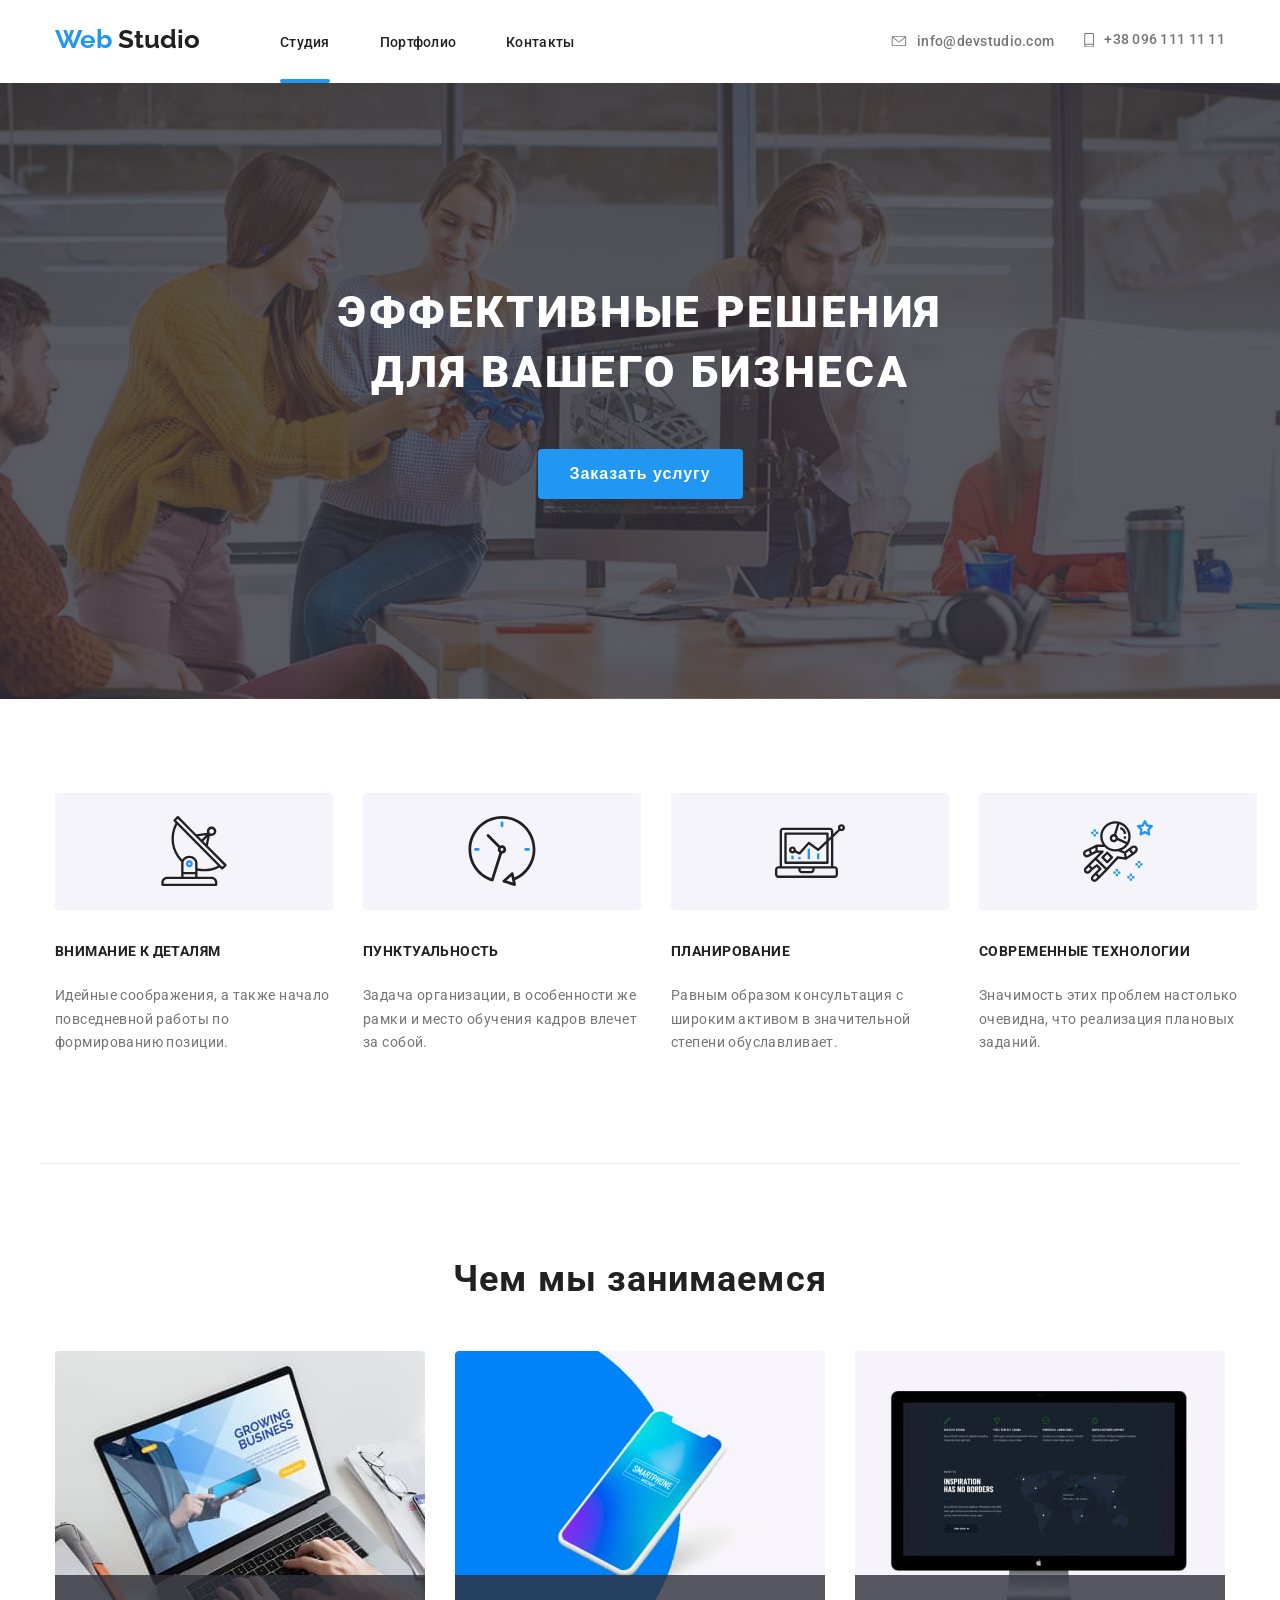
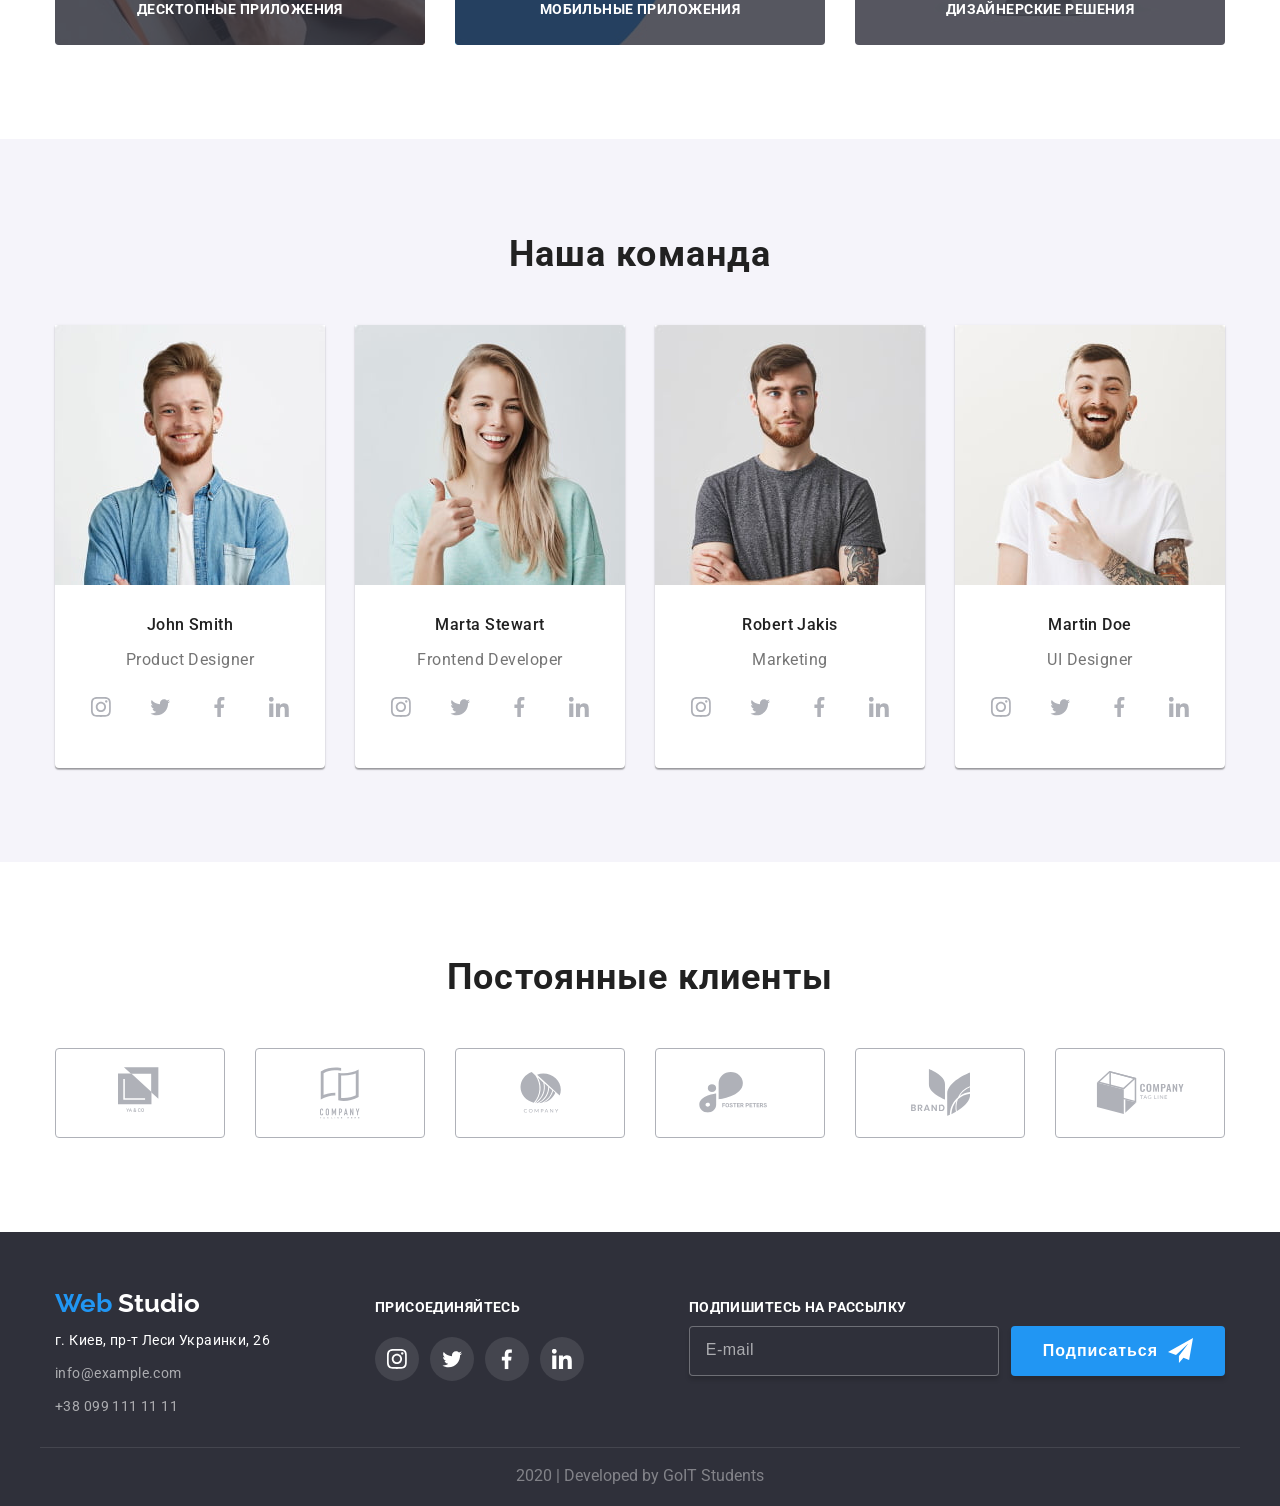
==== index.html @ 53668f30 "переносит картинки, иконки, HTML, СSS в goit-markup-hw-06 в goit-markup-hw-07" ====
<!DOCTYPE html>
<html lang="ru">
  <head>
    <meta charset="UTF-8" />
    <meta name="viewport" content="width=device-width, initial-scale=1.0" />
    <link
      href="https://fonts.googleapis.com/css2?family=Raleway:wght@700&family=Roboto:wght@400;500;700;900&display=swap"
      rel="stylesheet"
    />
    <link rel="stylesheet" href="./css/main.css" />
    <title>Web studio</title>
  </head>
  <body>
    <!-- Шапка основной страницы -->
    <header class="header">
      <div class="nav-container">
        <nav class="nav">
          <a href="./index.html" class="logo"
            ><span class="logo-blue">Web</span>
            <span class="logo-black">Studio</span></a
          >

          <ul class="site-nav ut-list">
            <li class="item">
              <a href="./index.html" class="nav-link link-accent active"
                >Студия</a
              >
            </li>
            <li class="item">
              <a href="./portflio.html" class="nav-link link-accent"
                >Портфолио</a
              >
            </li>
            <li class="item">
              <a href="" class="nav-link link-accent">Контакты</a>
            </li>
          </ul>
        </nav>
        <ul class="contact ut-list">
          <li class="item">
            <a href="mailto:info@devstudio.com" class="contact-link link-accent"
              ><svg class="icon-envelope" width="16" height="10.8">
                <use href="./images-web-studio/sprite.svg#icon-envelope"></use>
              </svg>
              <span>info@devstudio.com</span></a
            >
          </li>
          <li class="item">
            <a href="tel:+380961111111" class="contact-link link-accent"
              ><svg class="icon-smartphone" width="10" height="14.47">
                <use
                  href="./images-web-studio/sprite.svg#icon-smartphone"
                ></use>
              </svg>
              <span>+38 096 111 11 11</span></a
            >
          </li>
        </ul>
      </div>
    </header>

    <!-- Основной контейнер -->
    <main>
      <!-- Секция Герой -->
      <section class="hero-scn">
        <h1 class="hero-title">эффективные решения для вашего бизнеса</h1>
        <button class="button" data-open-modal>Заказать услугу</button>
      </section>

      <!-- Секция преимущества -->
      <section class="advantages">
        <h2 class="main-title in-hide">Преимущества</h2>
        <ul class="advant-items ut-list container">
          <li class="item">
            <h3 class="advantages-title">Внимание к деталям</h3>
            <p class="advantages-description">
              Идейные соображения, а также начало повседневной работы по
              формированию позиции.
            </p>
          </li>
          <li class="item">
            <h3 class="advantages-title">Пунктуальность</h3>
            <p class="advantages-description">
              Задача организации, в особенности же рамки и место обучения кадров
              влечет за собой.
            </p>
          </li>
          <li class="item">
            <h3 class="advantages-title">Планирование</h3>
            <p class="advantages-description">
              Равным образом консультация с широким активом в значительной
              степени обуславливает.
            </p>
          </li>
          <li class="item">
            <h3 class="advantages-title">Современные технологии</h3>
            <p class="advantages-description">
              Значимость этих проблем настолько очевидна, что реализация
              плановых заданий.
            </p>
          </li>
        </ul>
      </section>

      <!-- Секция занятий -->
      <section class="occupations">
        <h2 class="main-title">Чем мы занимаемся</h2>
        <ul class="occupations-list ut-list container">
          <li class="item">
            <a href="" class="ut-link"></a>
              <img
                src="./images-web-studio/Десктопные-приложения.jpg"
                alt="ноутбук на столе"
                width="370"
                height="294"
              />
              <h3 class="occupations-items__caption">Десктопные приложения</h3>
            </a>
          </li>
          <li class="item">
            <a href="" class="ut-link">
              <img
                src="./images-web-studio/Мобильные-приложения.jpg"
                alt="смартфон"
                width="370"
                height="294"
              />
              <h3 class="occupations-items__caption">Мобильные приложения</h3>
            </a>
          </li>
          <li class="item">
            <a href="" class="ut-link">
              <img
                src="./images-web-studio/Дизайнерские-решения.jpg"
                alt="моноблок"
                width="370"
                height="294"
              />
              <h3 class="occupations-items__caption">Дизайнерские решения</h3>
            </a>
          </li>
        </ul>
      </section>

      <!-- Наша команда -->
      <section class="our-team">
        <h2 class="main-title">Наша команда</h2>
        <ul class="item-cards ut-list container">
          <li class="item">
            <img
              src="./images-web-studio/John-Smith.jpg"
              alt="фото Джона Смита"
              width="270"
              height="260"
            />
            <h3 class="card-title">John Smith</h3>
            <p class="position">Product Designer</p>
            <ul class="social-networks ut-list">
              <li>
                <a href="" class="icon" aria-label="Instagram">
                  <svg class="instagram" width="44" height="44">
                    <use
                      href="./images-web-studio/sprite.svg#icon-Instagram"
                      width="20"
                      height="20"
                      x="27%"
                      y="27%"
                    ></use>
                  </svg>
                </a>
              </li>
              <li>
                <a href="" class="icon" aria-label="Twitter">
                  <svg class="twitter" width="44" height="44">
                    <use
                      href="./images-web-studio/sprite.svg#icon-twitter"
                      width="20"
                      height="20"
                      x="28%"
                      y="28%"
                    ></use>
                  </svg>
                </a>
              </li>
              <li>
                <a href="" class="icon" aria-label="Facebook">
                  <svg class="facebook" width="44" height="44">
                    <use
                      href="./images-web-studio/sprite.svg#icon-facebook"
                      width="20"
                      height="20"
                      x="27%"
                      y="27%"
                    ></use>
                  </svg>
                </a>
              </li>
              <li>
                <a href="" class="icon" aria-label="LinkedIn">
                  <svg class="Linkedin" width="44" height="44">
                    <use
                      href="./images-web-studio/sprite.svg#icon-LinkedIn"
                      width="20"
                      height="20"
                      x="27%"
                      y="27%"
                    ></use>
                  </svg>
                </a>
              </li>
            </ul>
          </li>
          <li class="item">
            <img
              src="./images-web-studio/Marta-Stewart.jpg"
              alt="фото Марты Стюарт"
              width="270"
              height="260"
            />
            <h3 class="card-title">Marta Stewart</h3>
            <p class="position">Frontend Developer</p>
            <ul class="social-networks ut-list">
              <li>
                <a href="" class="icon" aria-label="Instagram">
                  <svg class="instagram" width="44" height="44">
                    <use
                      href="./images-web-studio/sprite.svg#icon-Instagram"
                      width="20"
                      height="20"
                      x="27%"
                      y="27%"
                    ></use>
                  </svg>
                </a>
              </li>
              <li>
                <a href="" class="icon" aria-label="Twitter">
                  <svg class="twitter" width="44" height="44">
                    <use
                      href="./images-web-studio/sprite.svg#icon-twitter"
                      width="20"
                      height="20"
                      x="28%"
                      y="28%"
                    ></use>
                  </svg>
                </a>
              </li>
              <li>
                <a href="" class="icon" aria-label="Facebook">
                  <svg class="facebook" width="44" height="44">
                    <use
                      href="./images-web-studio/sprite.svg#icon-facebook"
                      width="20"
                      height="20"
                      x="27%"
                      y="27%"
                    ></use>
                  </svg>
                </a>
              </li>
              <li>
                <a href="" class="icon" aria-label="LinkedIn">
                  <svg class="Linkedin" width="44" height="44">
                    <use
                      href="./images-web-studio/sprite.svg#icon-LinkedIn"
                      width="20"
                      height="20"
                      x="27%"
                      y="27%"
                    ></use>
                  </svg>
                </a>
              </li>
            </ul>
          </li>

          <li class="item">
            <img
              src="./images-web-studio/Robert-Jakis.jpg"
              alt="фото Роберта Джекиса"
              width="270"
              height="260"
            />
            <h3 class="card-title">Robert Jakis</h3>
            <p class="position">Marketing</p>
            <ul class="social-networks ut-list">
              <li>
                <a href="" class="icon" aria-label="Instagram">
                  <svg class="instagram" width="44" height="44">
                    <use
                      href="./images-web-studio/sprite.svg#icon-Instagram"
                      width="20"
                      height="20"
                      x="27%"
                      y="27%"
                    ></use>
                  </svg>
                </a>
              </li>
              <li>
                <a href="" class="icon" aria-label="Twitter">
                  <svg class="twitter" width="44" height="44">
                    <use
                      href="./images-web-studio/sprite.svg#icon-twitter"
                      width="20"
                      height="20"
                      x="28%"
                      y="28%"
                    ></use>
                  </svg>
                </a>
              </li>
              <li>
                <a href="" class="icon" aria-label="Facebook">
                  <svg class="facebook" width="44" height="44">
                    <use
                      href="./images-web-studio/sprite.svg#icon-facebook"
                      width="20"
                      height="20"
                      x="27%"
                      y="27%"
                    ></use>
                  </svg>
                </a>
              </li>
              <li>
                <a href="" class="icon" aria-label="LinkedIn">
                  <svg class="Linkedin" width="44" height="44">
                    <use
                      href="./images-web-studio/sprite.svg#icon-LinkedIn"
                      width="20"
                      height="20"
                      x="27%"
                      y="27%"
                    ></use>
                  </svg>
                </a>
              </li>
            </ul>
          </li>
          <li class="item">
            <img
              src="./images-web-studio/Martin-Doe.jpg"
              alt="фото Мартина Ду"
              width="270"
              height="260"
            />
            <h3 class="card-title">Martin Doe</h3>
            <p class="position">UI Designer</p>
            <ul class="social-networks ut-list">
              <li>
                <a href="" class="icon" aria-label="Instagram">
                  <svg class="instagram" width="44" height="44">
                    <use
                      href="./images-web-studio/sprite.svg#icon-Instagram"
                      width="20"
                      height="20"
                      x="27%"
                      y="27%"
                    ></use>
                  </svg>
                </a>
              </li>
              <li>
                <a href="" class="icon" aria-label="Twitter">
                  <svg class="twitter" width="44" height="44">
                    <use
                      href="./images-web-studio/sprite.svg#icon-twitter"
                      width="20"
                      height="20"
                      x="28%"
                      y="28%"
                    ></use>
                  </svg>
                </a>
              </li>
              <li>
                <a href="" class="icon" aria-label="Facebook">
                  <svg class="facebook" width="44" height="44">
                    <use
                      href="./images-web-studio/sprite.svg#icon-facebook"
                      width="20"
                      height="20"
                      x="27%"
                      y="27%"
                    ></use>
                  </svg>
                </a>
              </li>
              <li>
                <a href="" class="icon" aria-label="LinkedIn">
                  <svg class="Linkedin" width="44" height="44">
                    <use
                      href="./images-web-studio/sprite.svg#icon-LinkedIn"
                      width="20"
                      height="20"
                      x="27%"
                      y="27%"
                    ></use>
                  </svg>
                </a>
              </li>
            </ul>
          </li>
        </ul>
      </section>

      <!-- Секция постоянные клиенты -->
      <section class="clients">
        <h2 class="main-title">Постоянные клиенты</h2>
        <ul class="clients-list ut-list container">
          <li class="client-item">
            <a href="" aria-label="Логотип компании 1" class="client-link">
              <div class="logo-wrap">
                <svg class="clients-logo" width="44.3" height="47.7">
                  <use
                    href="./images-web-studio/sprite.svg#icon-logo-1"
                    width="44.3"
                    height="47.7"
                  ></use>
                </svg>
              </div>
            </a>
          </li>
          <li class="client-item">
            <a href="" aria-label="Логотип компании 2" class="client-link">
              <svg class="clients-logo" width="40" height="52">
                <use href="./images-web-studio/sprite.svg#icon-logo-2"></use>
              </svg>
            </a>
          </li>
          <li class="client-item">
            <a href="" aria-label="Логотип компании 3" class="client-link">
              <svg class="clients-logo" width="41" height="41.3">
                <use href="./images-web-studio/sprite.svg#icon-logo-3"></use>
              </svg>
            </a>
          </li>
          <li class="client-item">
            <a href="" aria-label="Логотип компании 4" class="client-link">
              <svg class="clients-logo" width="82" height="40.7">
                <use href="./images-web-studio/sprite.svg#icon-logo-4"></use>
              </svg>
            </a>
          </li>
          <li class="client-item">
            <a href="" aria-label="Логотип компании 5" class="client-link">
              <svg class="clients-logo" width="59" height="47">
                <use href="./images-web-studio/sprite.svg#icon-logo-5"></use>
              </svg>
            </a>
          </li>
          <li class="client-item">
            <a href="" aria-label="Логотип компании 6" class="client-link">
              <svg class="clients-logo" width="88.5" height="44">
                <use href="./images-web-studio/sprite.svg#icon-logo-6"></use>
              </svg>
            </a>
          </li>
        </ul>
      </section>
    </main>

    <!-- Подвал -->
    <footer class="footer">
      <div class="footer-container">
        <div class="footer-contacts-cntr">
          <a href="./index.html" class="logo"
            ><span class="logo-blue">Web</span>
            <span class="logo-white">Studio</span></a
          >
          <address class="footer-contacts">
            <p class="footer-address">г. Киев, пр-т Леси Украинки, 26</p>
            <p class="footer-mail">info@example.com</p>
            <p class="footer-number">+38 099 111 11 11</p>
          </address>
        </div>
        <div class="footer-call-container">
          <b class="footer-call">присоединяйтесь</b>
          <ul class="footer-social-networks ut-list">
            <li>
              <a href="" class="icon" aria-label="Instagram">
                <svg class="instagram" width="44" height="44">
                  <use
                    href="./images-web-studio/sprite.svg#icon-Instagram"
                    width="20"
                    height="20"
                    x="27%"
                    y="27%"
                  ></use>
                </svg>
              </a>
            </li>
            <li>
              <a href="" class="icon" aria-label="Twitter">
                <svg class="twitter" width="44" height="44">
                  <use
                    href="./images-web-studio/sprite.svg#icon-twitter"
                    width="20"
                    height="20"
                    x="28%"
                    y="28%"
                  ></use>
                </svg>
              </a>
            </li>
            <li>
              <a href="" class="icon" aria-label="Facebook">
                <svg class="facebook" width="44" height="44">
                  <use
                    href="./images-web-studio/sprite.svg#icon-facebook"
                    width="20"
                    height="20"
                    x="28%"
                    y="28%"
                  ></use>
                </svg>
              </a>
            </li>
            <li>
              <a href="" class="icon" aria-label="LinkedIn">
                <svg class="Linkedin" width="44" height="44">
                  <use
                    href="./images-web-studio/sprite.svg#icon-LinkedIn"
                    width="20"
                    height="20"
                    x="27%"
                    y="27%"
                  ></use>
                </svg>
              </a>
            </li>
          </ul>
        </div>
        <div class="mailling-container">
          <label class="mailling-label" for="mailling-form">Подпишитесь на рассылку</label>
          <div class="mailling-form-wrap">
            <input class="mailling-form" type="email" name="email" id="mailling-form" placeholder="E-mail">
            <button class="mailling-button">
              Подписаться
              <svg class="icon-send" width="25" height="25">
                <use href="./images-web-studio/sprite.svg#icon-send"></use>
              </svg>
            </button>
          </div>
        </div>
      </div>
      <div class="copyrights-container">
        <p class="copyrights">2020 | Developed by GoIT Students</p>
      </div>
    </footer>

    <!---------------------------- Модальное окно -------------------------------------------->
    <div class="backdrop is-hidden" data-backdrop>
      <form action="" class="form">
        <b class="form-header">Оставьте свои данные, мы вам перезвоним</b>
    
        <div class="input-wrap">
          <input class="form-input" type="text" id="name" name="name" placeholder=" ">
          <label for="name" class="input-label">Имя</label>
          <svg class="icon-input" width="12" height="12">
            <use href="./images-web-studio/sprite.svg#icon-name"></use>
          </svg>
        </div>
    
        <div class="input-wrap">
          <input class="form-input" type="text" id="tel" name="tel" placeholder=" ">
          <label for="tel" class="input-label">Телефон</label>
          <svg class="icon-input" width="12" height="12">
            <use href="./images-web-studio/sprite.svg#icon-tel"></use>
          </svg>
        </div>
    
        <div class="input-wrap">
          <input class="form-input" type="text" id="mail" name="mail" placeholder=" ">
          <label for="mail" class="input-label">Почта</label>
          <svg class="icon-input" width="12" height="12">
            <use href="./images-web-studio/sprite.svg#icon-mail"></use>
          </svg>
        </div>
    
        <textarea class="feedback" name="feedback" id="feedback" cols="30" rows="10" placeholder="Комметарий"></textarea>
    
        <div class="form-agreement">
          <label for="agreement">
            <input class="checkbox" type="checkbox" name="agreement" id="agreement">
            <svg class="checkbox-icon" width="15" height="15">
              <use href="./images-web-studio/sprite.svg#icon-chekbox"></use>
            </svg>
            Согласен с рассылкой и принимаю  <a href=""> Условия договора</a></label>
        </div>
    
        <button type="submit" class="form-button">Отправить</button>
    
        <button type="" class="closing-button" data-close-modal>
          <svg class="closing-icon" width="11" height="11">
            <use href="./images-web-studio/sprite.svg#closing-icon"></use>
          </svg>
        </button>
      </form>
    </div>
    <!-- <script src="./js/modal.js"></script> -->
    <script>
      const refs = {
        openModalBtn: document.querySelector("[data-open-modal]"),
        closeModalBtn: document.querySelector("[data-close-modal]"),
        backdrop: document.querySelector("[data-backdrop]"),
      };

      refs.openModalBtn.addEventListener("click", toggleModal);
      refs.closeModalBtn.addEventListener("click", toggleModal);

      refs.backdrop.addEventListener("click", logBackdropClick);

      function toggleModal() {
        refs.backdrop.classList.toggle("is-hidden");
      }

      function logBackdropClick() {
        console.log("Это клик в бекдроп");
      }
    </script>
  </body>
</html>
---- css/main.css ----
/* Палитра цветов */
/* цвет основного текста - #757575 */
/* вторичный цвет текста - #212121 */
/* цвет текста подвала вторичный - rgba(255, 255, 255, 0.6) */
/* цвет акцента - #2196F3 */

/* основной цвет фона - #ffffff*/
/* вторичный цвет фона - #F5F4FA */
/* цвет подвала - #2F303A */

:root {
  --main-text-color: #757575;
  --title-text-color: #212121;
  --accent-color: #2196f3;
  --main-white-color: #ffffff;
  --main-bcg-color: #e5e5e5;
  --secondary-bcg-color: #f5f4fa;
  --footer-bgc-color: #2f303a;
  --footer-text-color: rgba(255, 255, 255, 0.6);
  --footer-copyright-color: rgba(255, 255, 255, 0.4);
  --main-icon-color: #afb1b8;
  --footer-bg-icon-color: rgba(255, 255, 255, 0.1);
}

html {
  box-sizing: border-box;
}

*,
*::before,
*::after {
  box-sizing: inherit;
}

body {
  color: var(--main-text-color);
  background-color: var(--main-bcg-color);

  font-family: "Roboto", sans-serif;

  margin: 0;
}

img {
  display: block;
}
/* ------------------------- Утилиты ------------------------------- */
/* Утилитарный класс списка */
.ut-list {
  display: flex;
  margin: 0;
  padding: 0;
  list-style: none;
}

/* Утилитарный класс ссылки */
.ut-link {
  text-decoration: none;
}

/* Утилитарный класс оснавной контейнер */
.container {
  margin-left: auto;
  margin-right: auto;
  width: 1200px;
  padding-left: 15px;
  padding-right: 15px;
}

/* Утилитарный класс основный заголовков */
.main-title {
  width: 1200px;
  text-align: center;
  margin-top: 0;
  margin-bottom: 50px;
  margin-left: auto;
  margin-right: auto;
  /* background-color: brown; */

  color: var(--title-text-color);
  font-weight: 700;
  font-size: 36px;
  line-height: 1.17;
  letter-spacing: 0.03em;
}

.active::after {
  content: "";
  position: absolute;
  bottom: 0;

  display: block;
  background-color: var(--accent-color);
  border-radius: 2px;
  width: 100%;
  height: 4px;
}

.header-underline {
  border-bottom: 1px solid #ececec;
}

/* Утилита hide */
.in-hide {
  display: none;
}

/*------------------------ Шапка -------------------------*/
.header {
  margin-left: auto;
  margin-right: auto;

  background-color: var(--main-white-color);
}

.nav-container {
  display: flex;
  align-items: center;
  margin-left: auto;
  margin-right: auto;
  width: 1200px;
  padding-right: 15px;
  padding-left: 15px;
}

.nav {
  display: flex;
}

.logo {
  display: inline-block;
  padding-top: 24px;
  padding-bottom: 25px;

  text-decoration: none;
  font-family: "Raleway", sans-serif;
  font-weight: 700;
  font-size: 26px;
  line-height: 1.19;
}

.logo-blue {
  color: var(--accent-color);
}

.logo-black {
  color: var(--title-text-color);
}

.site-nav {
  margin-left: 80px;
}

.site-nav .item:not(:first-child) {
  margin-left: 50px;
}

.site-nav > .item {
  position: relative;
  padding-top: 32px;
  padding-bottom: 32px;
}

.nav-link {
  color: var(--title-text-color);
  font-weight: 500;
  font-size: 14px;
  line-height: 1.14;
  letter-spacing: 0.02em;
  text-decoration: none;

  transition: color 250ms cubic-bezier(0.4, 0, 0.2, 1);
}

.contact {
  margin-left: auto;
}

.contact-link {
  align-items: center;
  display: inline-flex;

  color: var(--main-text-color);

  font-weight: 500;
  font-size: 14px;
  line-height: 1.14;
  letter-spacing: 0.02em;
  text-decoration: none;

  transition: color 250ms cubic-bezier(0.4, 0, 0.2, 1);
}

.header .icon-smartphone,
.icon-envelope {
  margin-right: 10px;

  fill: currentColor;
}

.contact > .item + .item {
  margin-left: 30px;
}

/*----------------------- Герой --------------------------*/

.hero-scn {
  margin-left: auto;
  margin-right: auto;
  padding-top: 200px;
  padding-bottom: 200px;
  max-width: 1600px;
  background-image: linear-gradient(
      to right,
      rgba(47, 48, 58, 0.8),
      rgba(47, 48, 58, 0.8)
    ),
    url(../images-web-studio/hero-bgi.jpg);
  text-align: center;
  background-size: cover;
  background-position: center;
  background-repeat: no-repeat;
}

.hero-title {
  width: 646px;
  margin-top: 0;
  margin-right: auto;
  margin-left: auto;
  margin-bottom: 46px;

  color: var(--main-white-color);
  font-weight: 900;
  font-size: 44px;
  line-height: 1.36;
  letter-spacing: 0.06em;
  text-transform: uppercase;
}

.button {
  display: inline-block;
  min-width: 200px;
  height: 50px;
  padding: 10px 32px;
  border-radius: 4px;

  color: var(--main-white-color);
  background-color: var(--accent-color);

  border-style: none;
  font-weight: bold;
  font-size: 16px;
  line-height: 1.88;
  letter-spacing: 0.06em;
  cursor: pointer;
}

/*--------------------------- Секция преимущества -----------------------*/

.advantages {
  margin-left: auto;
  margin-right: auto;
  padding-top: 94px;

  background-color: var(--main-white-color);
}

.advantages-title {
  display: inline-flex;
  flex-direction: column;
  margin-top: 30px;
  margin-bottom: 10px;

  color: var(--title-text-color);

  font-weight: 700;
  font-size: 14px;
  line-height: 1.14;
  letter-spacing: 0.03em;
  text-transform: uppercase;
}

.advantages-description {
  font-weight: 400;
  font-size: 14px;
  line-height: 1.71;
  letter-spacing: 0.03em;
}

.advant-items {
  padding-bottom: 94px;
  border-bottom: 1px solid #ececec;
}

.advant-items > .item + .item {
  margin-left: 30px;
}

.advant-items > .item:nth-child(1)::before {
  content: "";
  display: inline-flex;
  border-radius: 4px;
  width: 278px;
  height: 117px;

  background-image: url(../images-web-studio/icons/antenna.svg);
  background-position: center;
  background-repeat: no-repeat;
  background-color: var(--secondary-bcg-color);
}
.advant-items > .item:nth-child(2)::before {
  content: "";
  display: inline-flex;
  border-radius: 4px;
  width: 278px;
  height: 117px;

  background-image: url(../images-web-studio/icons/clock.svg);
  background-position: center;
  background-repeat: no-repeat;
  background-color: var(--secondary-bcg-color);
}
.advant-items > .item:nth-child(3)::before {
  content: "";
  display: inline-flex;
  border-radius: 4px;
  width: 278px;
  height: 117px;

  background-image: url(../images-web-studio/icons/diagram.svg);
  background-position: center;
  background-repeat: no-repeat;
  background-color: var(--secondary-bcg-color);
}
.advant-items > .item:nth-child(4)::before {
  content: "";
  display: inline-flex;
  border-radius: 4px;
  width: 278px;
  height: 117px;

  background-image: url(../images-web-studio/icons/astronaut.svg);
  background-position: center;
  background-repeat: no-repeat;
  background-color: var(--secondary-bcg-color);
}

/*------------------------------------------ Секция занятий -------------------------------------------------*/

.occupations {
  margin-left: auto;
  margin-right: auto;
  padding-top: 94px;
  padding-bottom: 94px;

  background-color: var(--main-white-color);
}

.occupations-list .item {
  position: relative;
}

.occupations-items__caption {
  position: absolute;
  bottom: 0;
  width: 370px;
  height: 70px;
  display: flex;
  align-items: center;
  justify-content: center;
  margin: 0;
  border-bottom-left-radius: 4px;
  border-bottom-right-radius: 4px;

  color: var(--main-white-color);
  background-color: rgba(47, 48, 58, 0.8);

  font-weight: 700;
  font-size: 14px;
  line-height: 1.17;
  letter-spacing: 0.03em;
  text-transform: uppercase;
}

.occupations-list > .item + .item {
  margin-left: 30px;
}

/* Наша команда */

.our-team {
  margin-right: auto;
  margin-left: auto;
  padding-top: 94px;
  padding-bottom: 94px;

  background-color: var(--secondary-bcg-color);
}

.card-title {
  margin-top: 30px;
  margin-bottom: 10px;

  color: var(--title-text-color);
  font-weight: 500;
  font-size: 16px;
  line-height: 1.19;
  letter-spacing: 0.03em;
}

.position {
  margin-bottom: 16px;

  font-weight: 400;
  font-size: 16px;
  line-height: 1.19;
  letter-spacing: 0.03em;
}

.item-cards > .item {
  width: 270px;
  border-bottom-left-radius: 4px;
  border-bottom-right-radius: 4px;
  text-align: center;

  background-color: var(--main-white-color);
  box-shadow: 0px 2px 1px rgba(0, 0, 0, 0.2), 0px 1px 1px rgba(0, 0, 0, 0.14),
    0px 1px 3px rgba(0, 0, 0, 0.12);
}

.item-cards > .item + .item {
  margin-left: 30px;
}

.item-cards > .item .icon {
  text-decoration: none;
}

.social-networks {
  padding: 0 24px 35px;
  justify-content: space-between;
}

.social-networks svg {
  border-radius: 25px;
  fill: var(--main-icon-color);

  transition: fill 250ms cubic-bezier(0.4, 0, 0.2, 1),
    background-color 250ms cubic-bezier(0.4, 0, 0.2, 1);
}

.social-networks svg:hover,
svg:focus {
  fill: var(--main-white-color);
  background-color: var(--accent-color);
}

/* ----------------------- Секция постоянные клиенты ------------------------------------------*/

.clients {
  margin-right: auto;
  margin-left: auto;
  padding-top: 94px;
  padding-bottom: 94px;

  background-color: var(--main-white-color);
}

.client-item:not(:first-child) {
  margin-left: 30px;
}

.client-item {
  width: 170px;
  height: 90px;
  fill: var(--main-icon-color);
  border: 1px solid var(--main-icon-color);
  border-radius: 4px;

  transition: fill 250ms cubic-bezier(0.4, 0, 0.2, 1),
    border-color 250ms cubic-bezier(0.4, 0, 0.2, 1);
}

.client-link {
  display: flex;
  align-items: center;
  justify-content: center;
  width: 100%;
  height: 100%;
  fill: inherit;
}

.client-item:hover,
.client-item:focus {
  fill: var(--accent-color);
  border: 1px solid var(--accent-color);
}

/* ----------------------------- Подвал ------------------------------*/

.footer {
  margin-left: auto;
  margin-right: auto;
  padding-top: 56px;

  background-color: var(--footer-bgc-color);
}

.mailling-cntr {
  margin-left: 102px;
}

.footer-container {
  display: flex;
  justify-content: space-between;
  width: 1200px;
  margin-left: auto;
  margin-right: auto;
  align-items: baseline;
  padding-bottom: 28px;
  padding-left: 15px;
  padding-right: 15px;
}

.footer .logo {
  margin-bottom: 10px;
  padding: 0;
}

.logo-white {
  color: var(--main-white-color);
}

.footer-contacts {
  margin: 0;

  font-style: normal;
}

.footer-address,
.footer-mail,
.footer-number {
  display: block;

  font-weight: 400;
  font-size: 14px;
  line-height: 1.71;
  letter-spacing: 0.03em;
}

.footer-address {
  margin-top: 0;
  margin-bottom: 9px;

  color: var(--main-white-color);
}

.footer-mail {
  margin-top: 0;
  margin-bottom: 9px;

  color: var(--footer-text-color);
}

.footer-number {
  margin-top: 0;
  margin-bottom: 0;

  color: var(--footer-text-color);
}

.footer-call {
  display: inline-block;
  margin-bottom: 21px;

  color: var(--main-white-color);

  font-weight: bold;
  font-size: 14px;
  line-height: 1.14;
  letter-spacing: 0.03em;
  text-transform: uppercase;
}

.footer-social-networks li:not(:first-child) {
  margin-left: 11px;
}

.footer-social-networks svg {
  border-radius: 100%;
  fill: var(--main-white-color);
  background-color: var(--footer-bg-icon-color);

  transition: background-color 250ms cubic-bezier(0.4, 0, 0.2, 1);
}

.footer-social-networks svg:hover,
svg:focus {
  background-color: var(--accent-color);
}

.mailling-label {
  font-weight: 700;
  font-size: 14px;
  line-height: 1.14;
  letter-spacing: 0.03em;
  text-transform: uppercase;

  color: #ffffff;
}

.mailling-form-wrap {
  display: flex;
  align-items: center;
  margin-top: 10px;
}

.mailling-form {
  display: inline-block;
  min-width: 310px;
  height: 50px;
  padding: 15px 16px;

  border: 1px solid rgba(255, 255, 255, 0.3);
  box-shadow: 0px 4px 4px rgba(0, 0, 0, 0.15);
  border-radius: 4px;

  color: var(--main-white-color);
  background-color: var(--footer-bgc-color);
  outline: none;
}

.mailling-form::placeholder {
  font-size: 16px;
  line-height: 1.25;
  letter-spacing: 0.03em;

  color: rgba(255, 255, 255, 0.6);
}

.mailling-button {
  display: flex;
  align-items: center;
  min-width: 210px;
  height: 50px;
  margin-left: 12px;
  padding: 10px 32px;
  border-radius: 4px;

  color: var(--main-white-color);
  background-color: var(--accent-color);
  box-shadow: 0px 4px 4px rgba(0, 0, 0, 0.15);

  text-decoration: none;
  font-weight: 700;
  font-size: 16px;
  line-height: 1.88;
  letter-spacing: 0.06em;

  overflow: hidden;
  border-style: none;
  cursor: pointer;
}

.icon-send {
  margin-left: 10px;
  fill: #fff;
}

.copyrights-container {
  margin-right: auto;
  margin-left: auto;
  width: 1200px;
  padding-top: 18px;
  padding-bottom: 21px;
  border-top: 1px solid rgba(255, 255, 255, 0.1);
  text-align: center;
  color: var(--footer-copyright-color);
}

.copyrights {
  margin: 0px;
}

/*---------------------------------- Портфолио -------------------------------------------------*/

.main {
  margin-right: auto;
  margin-left: auto;
  padding-top: 93px;

  background-color: var(--main-white-color);
}

.buttons {
  justify-content: center;
  width: 1200px;
  margin-right: auto;
  margin-left: auto;
  margin-bottom: 56px;
  cursor: pointer;
}

.buttons > .item:not(:first-child) {
  margin-left: 8px;
}

/* .wrap-container {
  width: 1200px;
  margin-right: auto;
  margin-left: auto;
  padding-bottom: 94px;
} */

.wrap {
  flex-wrap: wrap;
  width: 1200px;
  padding-right: 15px;
  padding-left: 15px;
  padding-bottom: 94px;
  margin-right: auto;
  margin-left: auto;
}

.wrap > .item:nth-child(3n) {
  margin-right: 0;
}

.wrap > .item {
  /* position: relative; */
  width: calc((100% - 60px) / 3);
  margin-right: 30px;
  margin-bottom: 30px;
  border-radius: 5px;
  overflow: hidden;

  transition: box-shadow 250ms cubic-bezier(0.4, 0, 0.2, 1);
}

.wrap > .item:hover,
.item:focus {
  box-shadow: 1px 4px 6px rgba(0, 0, 0, 0.16), 0px 4px 4px rgba(0, 0, 0, 0.06),
    0px 1px 1px rgba(0, 0, 0, 0.12);
}

/* .wrap > img {
  display: block;
  max-width: 100%;
  height: auto;
} */

.wrap > .item:nth-last-child(-n + 3) {
  margin-bottom: 0;
}

.card-content {
  border-left: 1px solid #eeeeee;
  border-right: 1px solid #eeeeee;
  border-bottom: 1px solid #eeeeee;
  padding-top: 20px;
  padding-right: 24px;
  padding-left: 24px;
  padding-bottom: 20px;
}

/* .card-content:nth-child(2), */
/* .wrap > .item:nth-child(2) > .card-content {
  padding-right: 20px;
} */

.subject-list {
  display: flex;
  margin: 0;
  text-align: center;
  justify-content: start;
  /* margin-top: 20px;
  margin-right: 24px;
  margin-left: 24px; */

  color: var(--title-text-color);

  font-weight: 700;
  font-size: 18px;
  line-height: 2;
  letter-spacing: 0.06em;
}

.wrap .caption {
  display: flex;
  margin: 0;
  text-align: center;
  justify-content: start;
  /* margin-right: 24px;
  margin-left: 24px;
  margin-bottom: 20px; */

  color: var(--main-text-color);
  font-weight: 400;
  font-size: 16px;
  line-height: 1.88;
  letter-spacing: 0.03em;
}

.content-img {
  position: relative;
  overflow: hidden;
}

.content-img::after {
  content: "";
  position: absolute;
  bottom: 0;
  padding: 0 24px;
  display: block;
  width: 370px;
  height: 294px;
  transform: translateY(100%);

  opacity: 0.9;
  background-color: var(--accent-color);

  transition-property: transform;
  transition-duration: 250ms;
  transition-timing-function: cubic-bezier(0.4, 0, 0.2, 1);
}

.description {
  position: absolute;
  top: 50%;
  transform: translateY(150%);
  margin: 0;
  padding: 24px;
  opacity: 0.9;
  z-index: 2;

  font-weight: 400;
  font-size: 18px;
  line-height: 1.56;
  letter-spacing: 0.03em;

  color: var(--main-white-color);

  transition-property: transform;
  transition-duration: 250ms;
  transition-timing-function: cubic-bezier(0.4, 0, 0.2, 1);
}

.wrap .item:hover .content-img::after,
.item:focus .content-img::after {
  transform: translate(0);
}

.wrap .item:hover .description,
.item:focus .description {
  transform: translateY(-50%);
}

.filter {
  font-weight: 500;
  font-size: 16px;
  line-height: 1.62;
  text-align: center;
  letter-spacing: 0.03em;

  color: #212121;
  padding: 6px 21px;
  border-radius: 4px;
  border-style: none;

  background-color: #f5f4fa;

  transition: color 250ms cubic-bezier(0.4, 0, 0.2, 1),
    background-color 250ms cubic-bezier(0.4, 0, 0.2, 1),
    box-shadow 250ms cubic-bezier(0.4, 0, 0.2, 1);
}

.filter:hover,
.filter:focus {
  background-color: var(--accent-color);
  color: var(--main-white-color);
  box-shadow: 0px 2px 2px rgba(0, 0, 0, 0.12), 0px 1px 2px rgba(0, 0, 0, 0.08),
    0px 3px 1px rgba(0, 0, 0, 0.1);
}

/* Утилита ховера на ссылки */
.link-accent:hover,
.link-accent:focus {
  color: var(--accent-color);
}

/* ----------------------------- Форма ----------------------------*/

.backdrop {
  position: fixed;
  top: 0;
  left: 0;
  width: 100%;
  height: 100%;
  background-color: rgba(0, 0, 0, 0.2);
  z-index: 100;

  opacity: 1;

  transition: opacity 250ms cubic-bezier(0.4, 0, 0.2, 1),
    transform 250ms cubic-bezier(0.4, 0, 0.2, 1);
}

.backdrop.is-hidden {
  opacity: 0;
  pointer-events: none;
  transform: scale(1.2);
}

.backdrop.is-hidden .form {
  transform: translate(-50%, -50%) scale(1.2);
  opacity: 0;
}

.form {
  position: absolute;
  display: inline-flex;
  flex-direction: column;
  width: 528px;
  padding: 40px;
  top: 50%;
  left: 50%;
  transform: translate(-50%, -50%) scale(1);
  opacity: 1;

  font-weight: 400;
  font-size: 14px;
  line-height: 1.14;
  letter-spacing: 0.01em;

  color: var(--main-text-color);

  background-color: var(--main-white-color);
  box-shadow: 0px 2px 1px rgba(0, 0, 0, 0.2), 0px 1px 1px rgba(0, 0, 0, 0.14),
    0px 1px 3px rgba(0, 0, 0, 0.12);
  border-radius: 4px;

  transition: opacity 250ms cubic-bezier(0.4, 0, 0.2, 1),
    transform 250ms cubic-bezier(0.4, 0, 0.2, 1);
}

.form-header {
  margin-bottom: 30px;

  font-weight: 700;
  font-size: 20px;
  line-height: 1.15;
  letter-spacing: 0.03em;

  color: var(--title-text-color);
}

.input-wrap {
  position: relative;
  margin-bottom: 28px;
}

.form-input {
  width: 100%;
  margin: 0;
  padding: 12px 42px;

  border: 1px solid rgba(33, 33, 33, 0.2);
  border-radius: 4px;
  -webkit-appearance: none;
}

.form-input:focus,
.feedback:focus {
  border: 1px solid var(--accent-color);
  outline: none;
}

.icon-input {
  position: absolute;
  top: 50%;
  left: 14px;

  transform: translateY(-50%);
  fill: currentColor;
}

.input-label {
  position: absolute;
  top: 50%;
  left: 42px;
  transform: translateY(-50%);

  transition: transform 250ms cubic-bezier(0.4, 0, 0.2, 1);
}

.form-input:focus + .input-label {
  transform: translate(-42px, -38px);

  color: var(--accent-color);
}

.form-input:focus ~ .icon-input {
  fill: var(--accent-color);
}

.form-input:not(:placeholder-shown) + .input-label {
  transform: translate(-42px, -38px);
}

.feedback {
  margin-bottom: 30px;
  padding: 12px;
  border: 1px solid rgba(33, 33, 33, 0.2);
  border-radius: 4px;
  resize: none;
}

.form-agreement {
  display: flex;
  justify-content: center;
  margin-bottom: 30px;

  line-height: 1.71;
  letter-spacing: 0.03em;
}

.form-agreement label {
  display: flex;
  align-items: center;
  cursor: pointer;
}

.form-agreement a {
  color: var(--accent-color);
}

.checkbox {
  position: absolute;
  width: 1px;
  height: 1px;
  margin: -1px;
  border: 0px;
  padding: 0px;
  clip: rect(0 0 0 0);
  overflow: hidden;
}

.checkbox-icon {
  margin-right: 8px;

  border: 2px solid var(--title-text-color);
  border-radius: 2px;
  fill: transparent;
  cursor: pointer;
  /* background-size: contain; */

  /* transition: background-color 250ms cubic-bezier(0.4, 0, 0.2, 1); */
}

.checkbox:checked + .checkbox-icon {
  background-origin: border-box;
  background-color: var(--accent-color);
  /* border-color: transparent; */
  fill: #fff;
  border: none;
}

/* .checkbox:checked + .checkbox-icon > use {
  background-origin: border-box;
} */

.form-button {
  width: 200px;
  height: 50px;
  padding: 10px 55px;
  margin-left: auto;
  margin-right: auto;

  color: var(--main-white-color);
  background-color: var(--accent-color);
  box-shadow: 0px 4px 4px rgba(0, 0, 0, 0.15);

  border-style: none;
  border-radius: 4px;
  font-weight: bold;
  font-size: 16px;
  line-height: 1.88;
  letter-spacing: 0.06em;
  cursor: pointer;
}

.closing-button {
  position: absolute;
  top: 0;
  right: 0;
  transform: translate(50%, -50%);
  display: flex;
  justify-content: center;
  align-items: center;
  width: 30px;
  height: 30px;

  border-radius: 25px;
  border-style: none;
  background-color: var(--main-white-color);
  box-shadow: 0px 2px 1px rgba(0, 0, 0, 0.2), 0px 1px 1px rgba(0, 0, 0, 0.14),
    0px 1px 3px rgba(0, 0, 0, 0.12);
  cursor: pointer;
  outline: none;
}

.closing-button:active {
  border: 1px solid var(--accent-color);
  border-radius: 50%;
}

.closing-button:hover svg {
  fill: var(--accent-color);
}
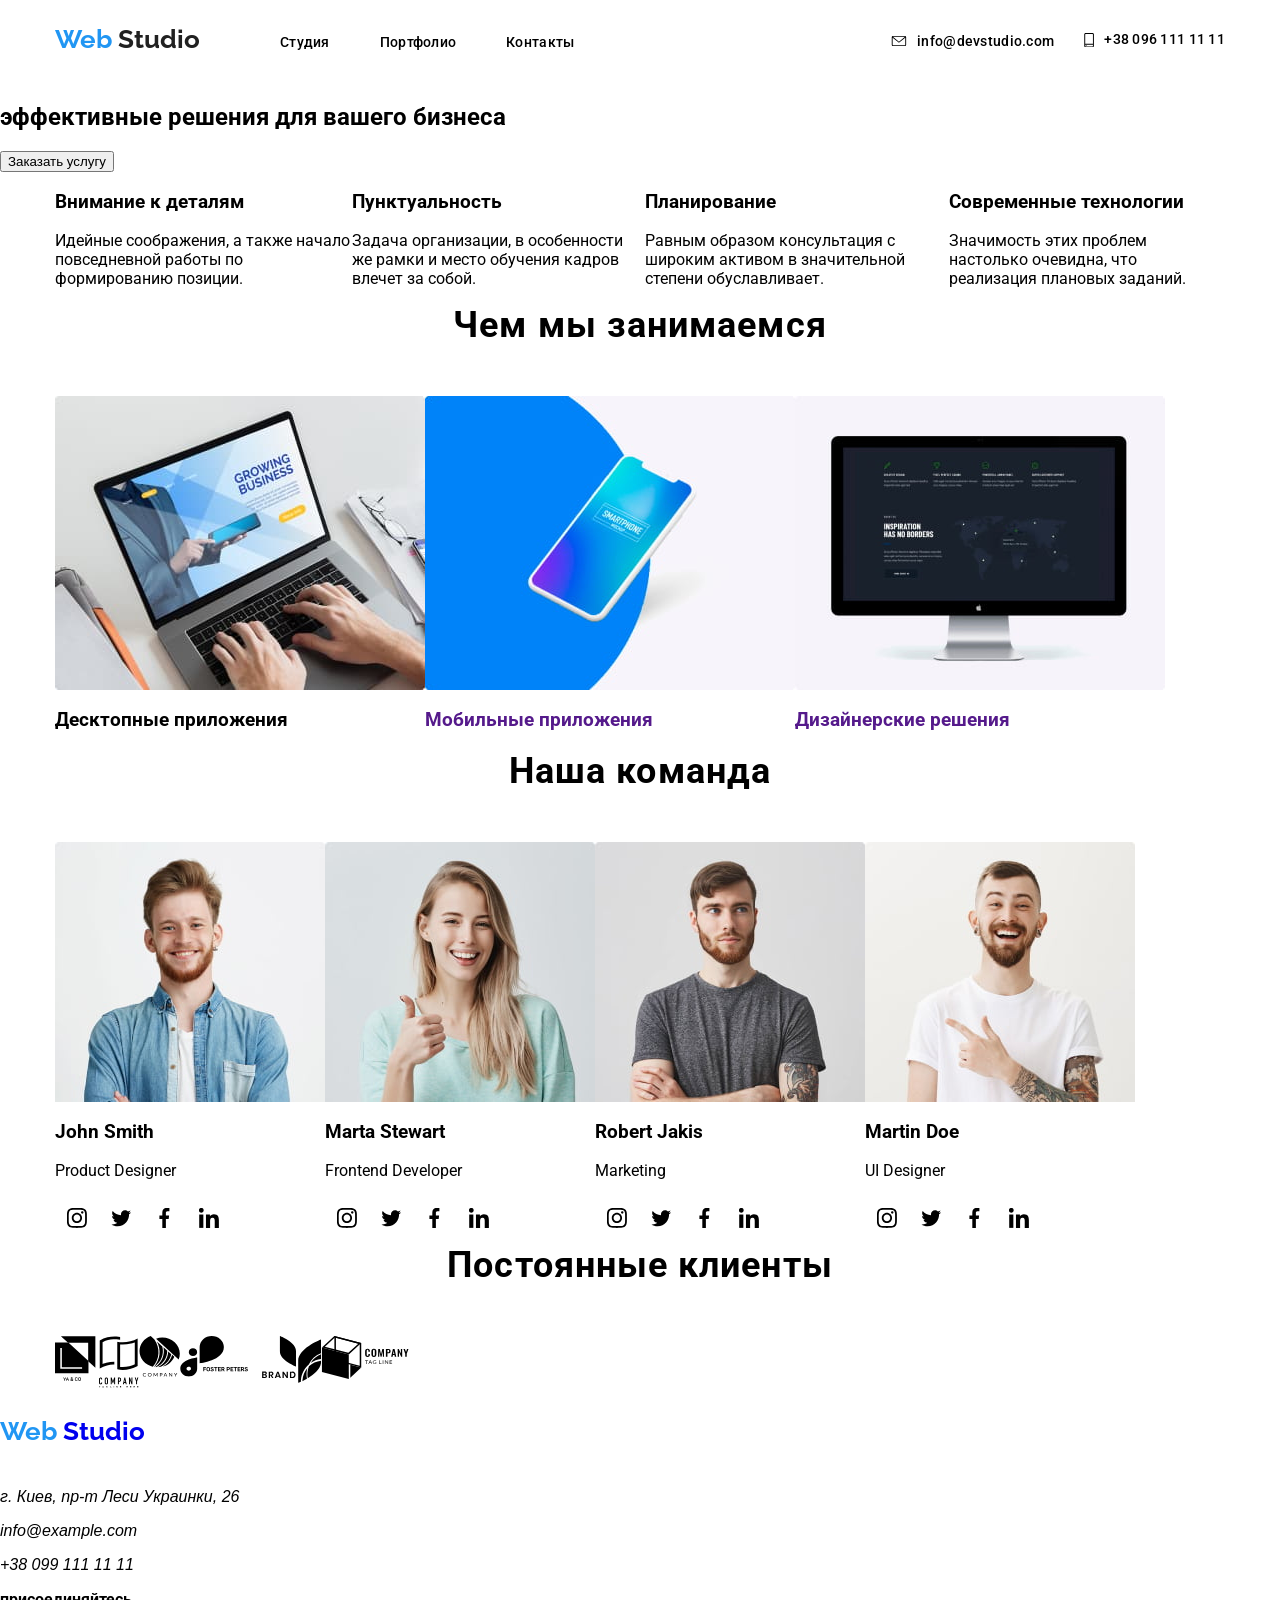
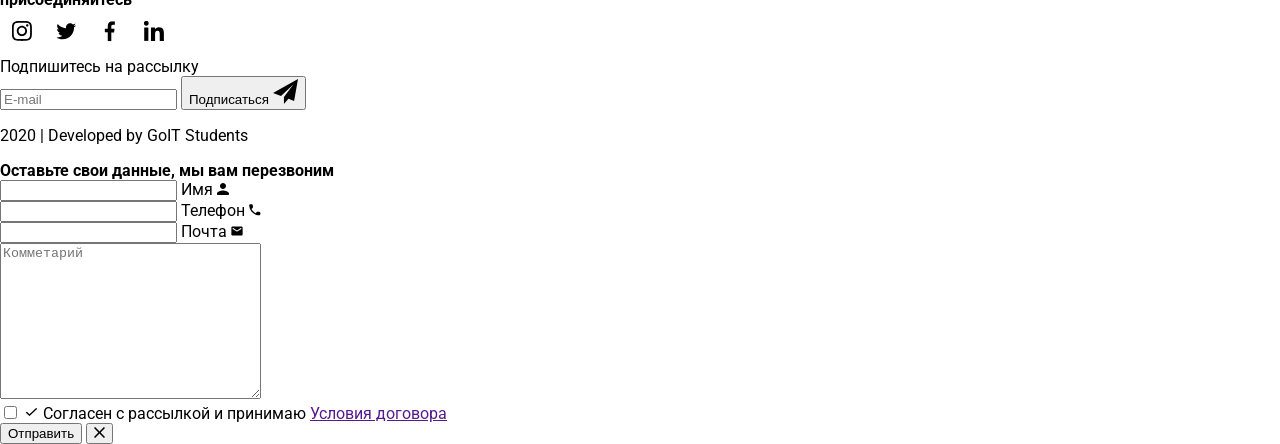
==== commit 88cb15f0: "Поддключил sass стили в хедере без изменений стилий в sass формат" ====
--- a/index.html
+++ b/index.html
@@ -7,13 +7,13 @@
       href="https://fonts.googleapis.com/css2?family=Raleway:wght@700&family=Roboto:wght@400;500;700;900&display=swap"
       rel="stylesheet"
     />
-    <link rel="stylesheet" href="./css/main.css" />
+    <link rel="stylesheet" href="./css/main.min.css" />
     <title>Web studio</title>
   </head>
   <body>
     <!-- Шапка основной страницы -->
     <header class="header">
-      <div class="nav-container">
+      <div class="header-container">
         <nav class="nav">
           <a href="./index.html" class="logo"
             ><span class="logo-blue">Web</span>
@@ -22,7 +22,7 @@
 
           <ul class="site-nav ut-list">
             <li class="item">
-              <a href="./index.html" class="nav-link link-accent active"
+              <a href="./index.html" class="nav-link link-accent active-page"
                 >Студия</a
               >
             </li>
--- a/css/main.min.css
+++ b/css/main.min.css
@@ -0,0 +1,2 @@
+.ut-list{display:-webkit-box;display:-ms-flexbox;display:flex;margin:0;padding:0;list-style:none}.ut-link{text-decoration:none}.container{margin-left:auto;margin-right:auto;width:1200px;padding-left:15px;padding-right:15px}.main-title{width:1200px;text-align:center;margin-top:0;margin-bottom:50px;margin-left:auto;margin-right:auto;color:var(--title-text-color);font-weight:700;font-size:36px;line-height:1.17;letter-spacing:0.03em}.active::after{content:"";position:absolute;bottom:0;display:block;background-color:var(--accent-color);border-radius:2px;width:100%;height:4px}.header-underline{border-bottom:1px solid #ececec}.in-hide{display:none}.link-accent:hover,.link-accent:focus{color:#2196f3}html{-webkit-box-sizing:border-box;box-sizing:border-box}*,*::before,*::after{-webkit-box-sizing:inherit;box-sizing:inherit}body{color:var(--main-text-color);background-color:var(--main-bcg-color);font-family:"Roboto", sans-serif;margin:0}img{display:block}.header{margin-left:auto;margin-right:auto;background-color:var(--main-white-color)}.header-container{display:-webkit-box;display:-ms-flexbox;display:flex;-webkit-box-align:center;-ms-flex-align:center;align-items:center;margin-left:auto;margin-right:auto;width:1200px;padding-right:15px;padding-left:15px}.header-underline{border-bottom:1px solid #ececec}.contact{margin-left:auto}.contact-link{-webkit-box-align:center;-ms-flex-align:center;align-items:center;display:-webkit-inline-box;display:-ms-inline-flexbox;display:inline-flex;color:var(--main-text-color);font-weight:500;font-size:14px;line-height:1.14;letter-spacing:0.02em;text-decoration:none;-webkit-transition:color 250ms cubic-bezier(0.4, 0, 0.2, 1);transition:color 250ms cubic-bezier(0.4, 0, 0.2, 1)}.header .icon-smartphone,.icon-envelope{margin-right:10px;fill:currentColor}.contact>.item+.item{margin-left:30px}.nav{display:-webkit-box;display:-ms-flexbox;display:flex}.site-nav{margin-left:80px}.site-nav .item:not(:first-child){margin-left:50px}.site-nav>.item{position:relative;padding-top:32px;padding-bottom:32px}.nav-link{color:var(--title-text-color);font-weight:500;font-size:14px;line-height:1.14;letter-spacing:0.02em;text-decoration:none;-webkit-transition:color 250ms cubic-bezier(0.4, 0, 0.2, 1);transition:color 250ms cubic-bezier(0.4, 0, 0.2, 1)}.logo{display:inline-block;padding-top:24px;padding-bottom:25px;text-decoration:none;font-family:"Raleway", sans-serif;font-weight:700;font-size:26px;line-height:1.19}.logo-blue{color:#2196f3}.logo-black{color:#212121}
+/*# sourceMappingURL=main.min.css.map */
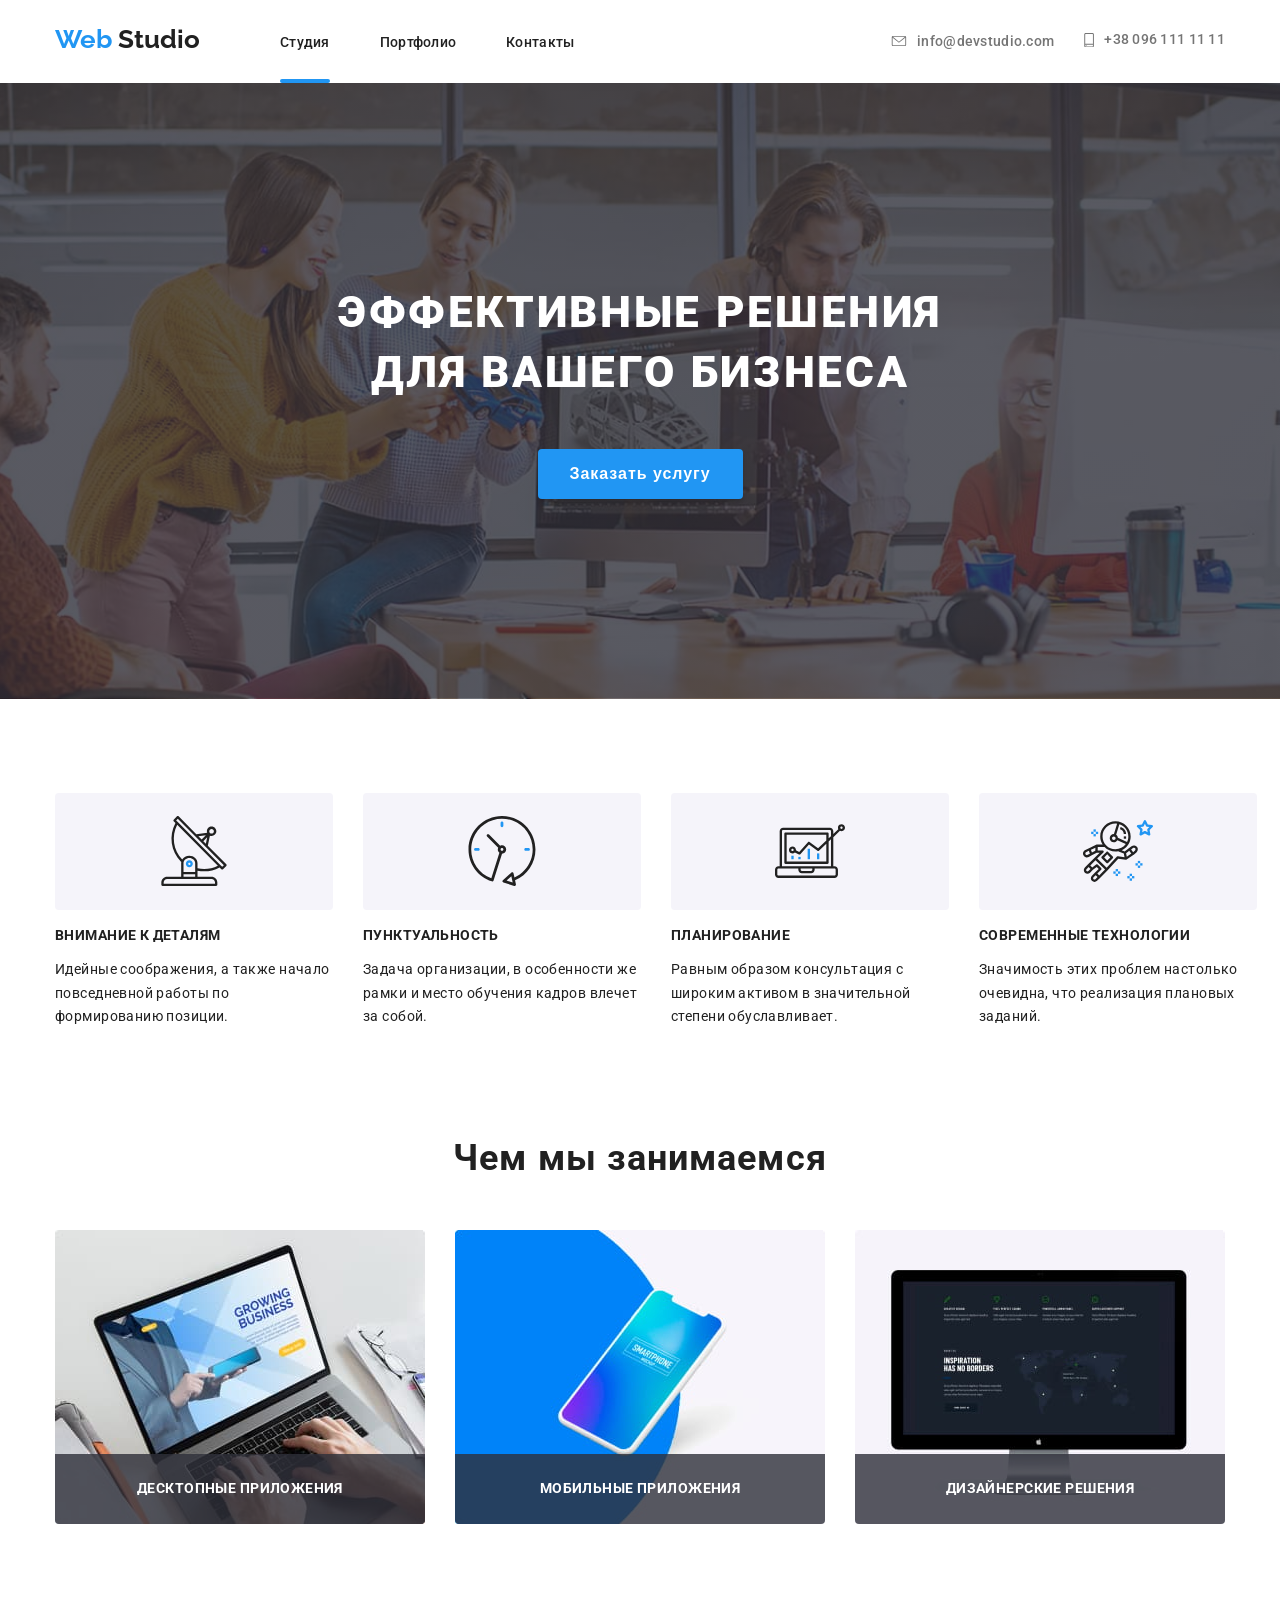
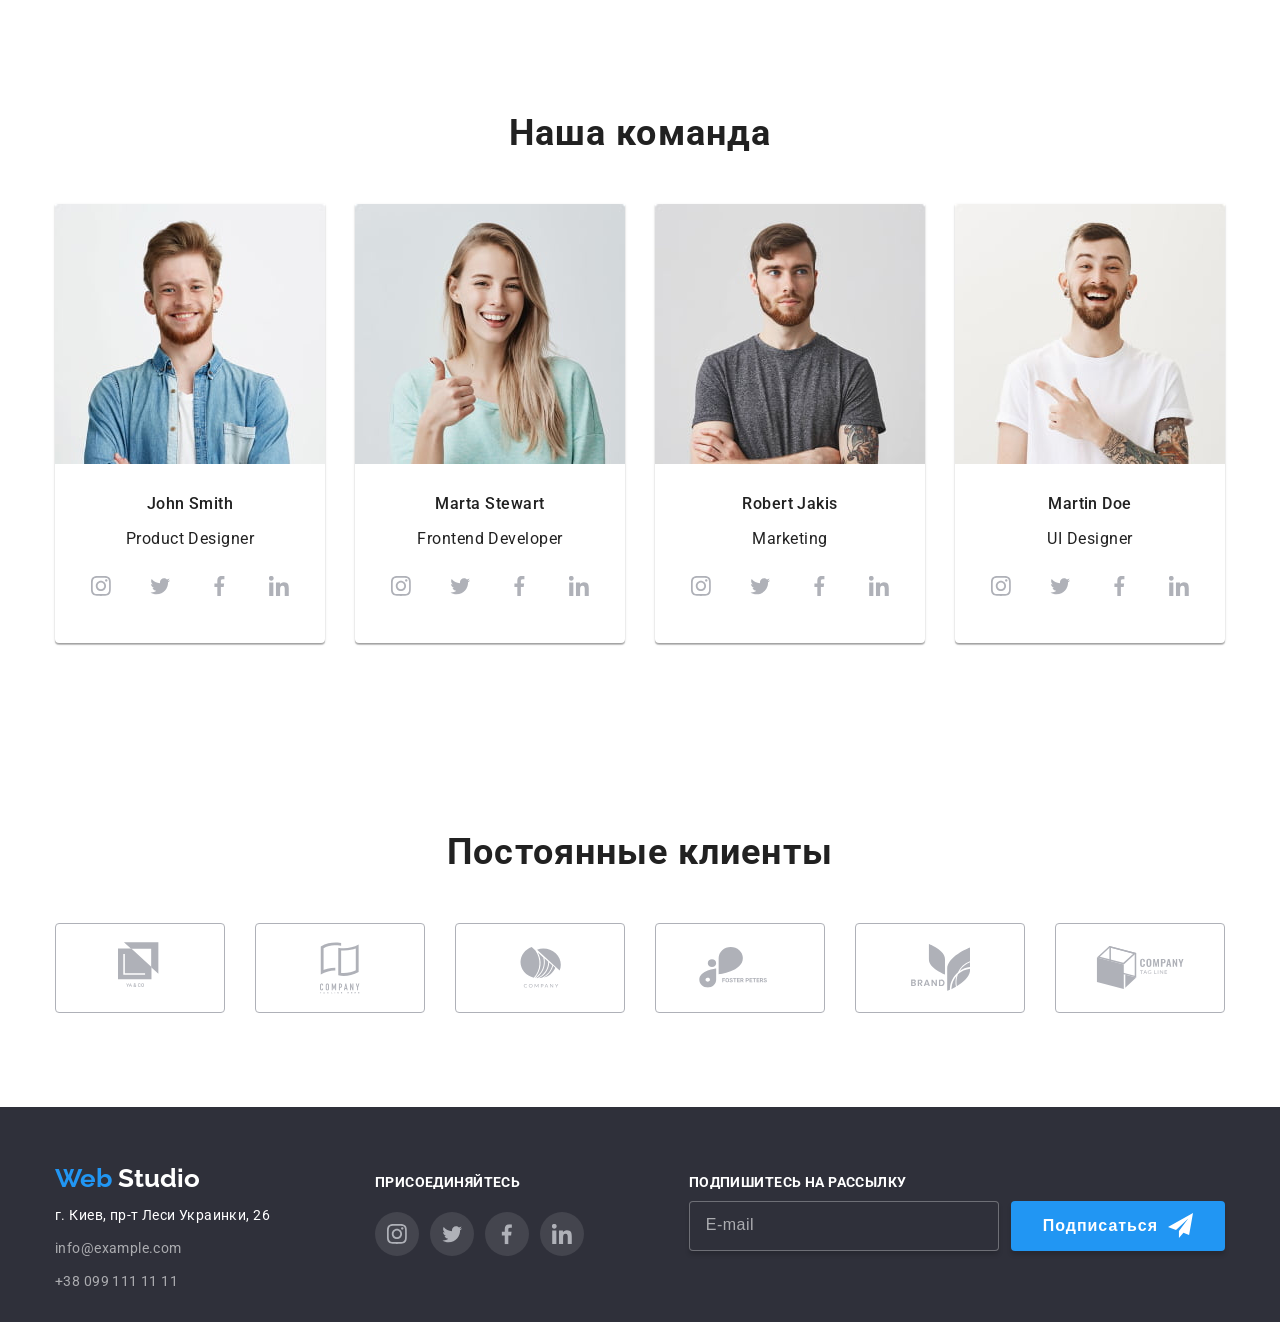
==== commit e0543c5e: "Переносит стили из goit-markup-hw-06 в goit-markup-hw-07 на страницу web-studio, разделает стили по " ====
--- a/index.html
+++ b/index.html
@@ -69,31 +69,31 @@
 
       <!-- Секция преимущества -->
       <section class="advantages">
-        <h2 class="main-title in-hide">Преимущества</h2>
+        <h2 class="main-title is-hidden">Преимущества</h2>
         <ul class="advant-items ut-list container">
           <li class="item">
-            <h3 class="advantages-title">Внимание к деталям</h3>
+            <h3 class="advant-items-title">Внимание к деталям</h3>
             <p class="advantages-description">
               Идейные соображения, а также начало повседневной работы по
               формированию позиции.
             </p>
           </li>
           <li class="item">
-            <h3 class="advantages-title">Пунктуальность</h3>
+            <h3 class="advant-items-title">Пунктуальность</h3>
             <p class="advantages-description">
               Задача организации, в особенности же рамки и место обучения кадров
               влечет за собой.
             </p>
           </li>
           <li class="item">
-            <h3 class="advantages-title">Планирование</h3>
+            <h3 class="advant-items-title">Планирование</h3>
             <p class="advantages-description">
               Равным образом консультация с широким активом в значительной
               степени обуславливает.
             </p>
           </li>
           <li class="item">
-            <h3 class="advantages-title">Современные технологии</h3>
+            <h3 class="advant-items-title">Современные технологии</h3>
             <p class="advantages-description">
               Значимость этих проблем настолько очевидна, что реализация
               плановых заданий.
@@ -114,7 +114,7 @@
                 width="370"
                 height="294"
               />
-              <h3 class="occupations-items__caption">Десктопные приложения</h3>
+              <h3 class="occupations-items-caption">Десктопные приложения</h3>
             </a>
           </li>
           <li class="item">
@@ -125,7 +125,7 @@
                 width="370"
                 height="294"
               />
-              <h3 class="occupations-items__caption">Мобильные приложения</h3>
+              <h3 class="occupations-items-caption">Мобильные приложения</h3>
             </a>
           </li>
           <li class="item">
@@ -136,17 +136,17 @@
                 width="370"
                 height="294"
               />
-              <h3 class="occupations-items__caption">Дизайнерские решения</h3>
+              <h3 class="occupations-items-caption">Дизайнерские решения</h3>
             </a>
           </li>
         </ul>
       </section>
 
       <!-- Наша команда -->
-      <section class="our-team">
+      <section class="our-team-saction">
         <h2 class="main-title">Наша команда</h2>
-        <ul class="item-cards ut-list container">
-          <li class="item">
+        <ul class="team-cards ut-list container">
+          <li class="team-cards-item">
             <img
               src="./images-web-studio/John-Smith.jpg"
               alt="фото Джона Смита"
@@ -210,7 +210,7 @@
               </li>
             </ul>
           </li>
-          <li class="item">
+          <li class="team-cards-item">
             <img
               src="./images-web-studio/Marta-Stewart.jpg"
               alt="фото Марты Стюарт"
@@ -275,7 +275,7 @@
             </ul>
           </li>
 
-          <li class="item">
+          <li class="team-cards-item">
             <img
               src="./images-web-studio/Robert-Jakis.jpg"
               alt="фото Роберта Джекиса"
@@ -339,7 +339,7 @@
               </li>
             </ul>
           </li>
-          <li class="item">
+          <li class="team-cards-item">
             <img
               src="./images-web-studio/Martin-Doe.jpg"
               alt="фото Мартина Ду"
@@ -478,9 +478,9 @@
         </div>
         <div class="footer-call-container">
           <b class="footer-call">присоединяйтесь</b>
-          <ul class="footer-social-networks ut-list">
+          <ul class="social-networks ut-list">
             <li>
-              <a href="" class="icon" aria-label="Instagram">
+              <a href="" class="footer-icon" aria-label="Instagram">
                 <svg class="instagram" width="44" height="44">
                   <use
                     href="./images-web-studio/sprite.svg#icon-Instagram"
@@ -493,7 +493,7 @@
               </a>
             </li>
             <li>
-              <a href="" class="icon" aria-label="Twitter">
+              <a href="" class="footer-icon" aria-label="Twitter">
                 <svg class="twitter" width="44" height="44">
                   <use
                     href="./images-web-studio/sprite.svg#icon-twitter"
@@ -506,7 +506,7 @@
               </a>
             </li>
             <li>
-              <a href="" class="icon" aria-label="Facebook">
+              <a href="" class="footer-icon" aria-label="Facebook">
                 <svg class="facebook" width="44" height="44">
                   <use
                     href="./images-web-studio/sprite.svg#icon-facebook"
@@ -519,7 +519,7 @@
               </a>
             </li>
             <li>
-              <a href="" class="icon" aria-label="LinkedIn">
+              <a href="" class="footer-icon" aria-label="LinkedIn">
                 <svg class="Linkedin" width="44" height="44">
                   <use
                     href="./images-web-studio/sprite.svg#icon-LinkedIn"
@@ -537,7 +537,7 @@
           <label class="mailling-label" for="mailling-form">Подпишитесь на рассылку</label>
           <div class="mailling-form-wrap">
             <input class="mailling-form" type="email" name="email" id="mailling-form" placeholder="E-mail">
-            <button class="mailling-button">
+            <button class="button mailling-button">
               Подписаться
               <svg class="icon-send" width="25" height="25">
                 <use href="./images-web-studio/sprite.svg#icon-send"></use>
@@ -545,9 +545,6 @@
             </button>
           </div>
         </div>
-      </div>
-      <div class="copyrights-container">
-        <p class="copyrights">2020 | Developed by GoIT Students</p>
       </div>
     </footer>
 
--- a/css/main.min.css
+++ b/css/main.min.css
@@ -1,2 +1,2 @@
-.ut-list{display:-webkit-box;display:-ms-flexbox;display:flex;margin:0;padding:0;list-style:none}.ut-link{text-decoration:none}.container{margin-left:auto;margin-right:auto;width:1200px;padding-left:15px;padding-right:15px}.main-title{width:1200px;text-align:center;margin-top:0;margin-bottom:50px;margin-left:auto;margin-right:auto;color:var(--title-text-color);font-weight:700;font-size:36px;line-height:1.17;letter-spacing:0.03em}.active::after{content:"";position:absolute;bottom:0;display:block;background-color:var(--accent-color);border-radius:2px;width:100%;height:4px}.header-underline{border-bottom:1px solid #ececec}.in-hide{display:none}.link-accent:hover,.link-accent:focus{color:#2196f3}html{-webkit-box-sizing:border-box;box-sizing:border-box}*,*::before,*::after{-webkit-box-sizing:inherit;box-sizing:inherit}body{color:var(--main-text-color);background-color:var(--main-bcg-color);font-family:"Roboto", sans-serif;margin:0}img{display:block}.header{margin-left:auto;margin-right:auto;background-color:var(--main-white-color)}.header-container{display:-webkit-box;display:-ms-flexbox;display:flex;-webkit-box-align:center;-ms-flex-align:center;align-items:center;margin-left:auto;margin-right:auto;width:1200px;padding-right:15px;padding-left:15px}.header-underline{border-bottom:1px solid #ececec}.contact{margin-left:auto}.contact-link{-webkit-box-align:center;-ms-flex-align:center;align-items:center;display:-webkit-inline-box;display:-ms-inline-flexbox;display:inline-flex;color:var(--main-text-color);font-weight:500;font-size:14px;line-height:1.14;letter-spacing:0.02em;text-decoration:none;-webkit-transition:color 250ms cubic-bezier(0.4, 0, 0.2, 1);transition:color 250ms cubic-bezier(0.4, 0, 0.2, 1)}.header .icon-smartphone,.icon-envelope{margin-right:10px;fill:currentColor}.contact>.item+.item{margin-left:30px}.nav{display:-webkit-box;display:-ms-flexbox;display:flex}.site-nav{margin-left:80px}.site-nav .item:not(:first-child){margin-left:50px}.site-nav>.item{position:relative;padding-top:32px;padding-bottom:32px}.nav-link{color:var(--title-text-color);font-weight:500;font-size:14px;line-height:1.14;letter-spacing:0.02em;text-decoration:none;-webkit-transition:color 250ms cubic-bezier(0.4, 0, 0.2, 1);transition:color 250ms cubic-bezier(0.4, 0, 0.2, 1)}.logo{display:inline-block;padding-top:24px;padding-bottom:25px;text-decoration:none;font-family:"Raleway", sans-serif;font-weight:700;font-size:26px;line-height:1.19}.logo-blue{color:#2196f3}.logo-black{color:#212121}
+.ut-list{display:-webkit-box;display:-ms-flexbox;display:flex;margin:0;padding:0;list-style:none}.ut-link{text-decoration:none}.container{margin-left:auto;margin-right:auto;width:1200px;padding-left:15px;padding-right:15px}.main-title{width:1200px;text-align:center;margin-top:0;margin-bottom:50px;margin-left:auto;margin-right:auto;color:#212121;font-weight:700;font-size:36px;line-height:1.17;letter-spacing:0.03em}.active-page::after{content:"";position:absolute;bottom:0;display:block;background-color:#2196f3;border-radius:2px;width:100%;height:4px}.header-underline{border-bottom:1px solid #ececec}.is-hidden{position:absolute;width:1px;height:1px;margin:-1px;border:0px;padding:0px;clip:rect(0 0 0 0);overflow:hidden}.link-accent:hover,.link-accent:focus{color:#2196f3}html{-webkit-box-sizing:border-box;box-sizing:border-box}*,*::before,*::after{-webkit-box-sizing:inherit;box-sizing:inherit}body{color:#212121;background-color:#fff;font-family:"Roboto", sans-serif;margin:0}img{display:block}.header{margin-left:auto;margin-right:auto}.header-container{display:-webkit-box;display:-ms-flexbox;display:flex;-webkit-box-align:center;-ms-flex-align:center;align-items:center;margin-left:auto;margin-right:auto;width:1200px;padding-right:15px;padding-left:15px}.header-underline{border-bottom:1px solid #ececec}.contact{margin-left:auto}.contact-link{-webkit-box-align:center;-ms-flex-align:center;align-items:center;display:-webkit-inline-box;display:-ms-inline-flexbox;display:inline-flex;color:#757575;font-weight:500;font-size:14px;line-height:1.14;letter-spacing:0.02em;text-decoration:none;-webkit-transition:color 250ms cubic-bezier(0.4, 0, 0.2, 1);transition:color 250ms cubic-bezier(0.4, 0, 0.2, 1)}.header .icon-smartphone,.icon-envelope{margin-right:10px;fill:currentColor}.contact>.item+.item{margin-left:30px}.nav{display:-webkit-box;display:-ms-flexbox;display:flex}.site-nav{margin-left:80px}.site-nav .item:not(:first-child){margin-left:50px}.site-nav>.item{position:relative;padding-top:32px;padding-bottom:32px}.nav-link{color:inherit;font-weight:500;font-size:14px;line-height:1.14;letter-spacing:0.02em;text-decoration:none;-webkit-transition:color 250ms cubic-bezier(0.4, 0, 0.2, 1);transition:color 250ms cubic-bezier(0.4, 0, 0.2, 1)}.logo{display:inline-block;padding-top:24px;padding-bottom:25px;text-decoration:none;font-family:"Raleway", sans-serif;font-weight:700;font-size:26px;line-height:1.19}.logo-blue{color:#2196f3}.logo-black{color:#212121}.hero-scn{margin-left:auto;margin-right:auto;padding-top:200px;padding-bottom:200px;max-width:1600px;background-image:-webkit-gradient(linear, left top, right top, from(rgba(47,48,58,0.8)), to(rgba(47,48,58,0.8))),url(../images-web-studio/hero-bgi.jpg);background-image:linear-gradient(to right, rgba(47,48,58,0.8), rgba(47,48,58,0.8)),url(../images-web-studio/hero-bgi.jpg);text-align:center;background-size:cover;background-position:center;background-repeat:no-repeat}.hero-title{width:646px;margin-top:0;margin-right:auto;margin-left:auto;margin-bottom:46px;color:#fff;font-weight:900;font-size:44px;line-height:1.36;letter-spacing:0.06em;text-transform:uppercase}.button{min-width:200px;height:50px;padding:10px 32px;border-radius:4px;color:#fff;background-color:#2196f3;-webkit-box-shadow:0px 4px 4px rgba(0,0,0,0.15);box-shadow:0px 4px 4px rgba(0,0,0,0.15);font-weight:700;font-size:16px;line-height:1.88;letter-spacing:0.06em;border-style:none;cursor:pointer}.advantages{margin-left:auto;margin-right:auto;padding-top:94px}.advant-items-title{font-weight:700;font-size:14px;line-height:1.14;letter-spacing:0.03em;text-transform:uppercase}.advantages-description{font-weight:400;font-size:14px;line-height:1.71;letter-spacing:0.03em}.advant-items>.item+.item{margin-left:30px}.advant-items>.item::before{content:"";display:-webkit-inline-box;display:-ms-inline-flexbox;display:inline-flex;border-radius:4px;width:278px;height:117px;background-position:center;background-repeat:no-repeat;background-color:#f5f4fa}.advant-items>.item:nth-child(1)::before{content:"";background-image:url(../images-web-studio/icons/antenna.svg)}.advant-items>.item:nth-child(2)::before{content:"";background-image:url(../images-web-studio/icons/clock.svg)}.advant-items>.item:nth-child(3)::before{content:"";background-image:url(../images-web-studio/icons/diagram.svg)}.advant-items>.item:nth-child(4)::before{content:"";background-image:url(../images-web-studio/icons/astronaut.svg)}.occupations{margin-left:auto;margin-right:auto;padding-top:94px;padding-bottom:94px}.occupations-list .item{position:relative}.occupations-items-caption{position:absolute;bottom:0;width:370px;height:70px;display:-webkit-box;display:-ms-flexbox;display:flex;-webkit-box-align:center;-ms-flex-align:center;align-items:center;-webkit-box-pack:center;-ms-flex-pack:center;justify-content:center;margin:0;border-bottom-left-radius:4px;border-bottom-right-radius:4px;color:#fff;background-color:rgba(47,48,58,0.8);font-weight:700;font-size:14px;line-height:1.17;letter-spacing:0.03em;text-transform:uppercase}.occupations-list>.item+.item{margin-left:30px}.our-team-saction{margin-right:auto;margin-left:auto;padding-top:94px;padding-bottom:94px}.card-title{margin-top:30px;margin-bottom:10px;color:#212121;font-weight:500;font-size:16px;line-height:1.19;letter-spacing:0.03em}.position{margin-bottom:16px;font-weight:400;font-size:16px;line-height:1.19;letter-spacing:0.03em}.team-cards-item{width:270px;border-bottom-left-radius:4px;border-bottom-right-radius:4px;text-align:center;background-color:#fff;-webkit-box-shadow:0px 2px 1px rgba(0,0,0,0.2),0px 1px 1px rgba(0,0,0,0.14),0px 1px 3px rgba(0,0,0,0.12);box-shadow:0px 2px 1px rgba(0,0,0,0.2),0px 1px 1px rgba(0,0,0,0.14),0px 1px 3px rgba(0,0,0,0.12)}.team-cards-item+.team-cards-item{margin-left:30px}.social-networks{padding:0 24px 35px;-webkit-box-pack:justify;-ms-flex-pack:justify;justify-content:space-between}.social-networks .icon{display:block;width:44px;height:44px}.social-networks svg{border-radius:25px;fill:#afb1b8;-webkit-transition:fill 250ms cubic-bezier(0.4, 0, 0.2, 1),background-color 250ms cubic-bezier(0.4, 0, 0.2, 1);transition:fill 250ms cubic-bezier(0.4, 0, 0.2, 1),background-color 250ms cubic-bezier(0.4, 0, 0.2, 1)}.social-networks svg:hover,svg:focus{fill:#fff;background-color:#2196f3}.clients{margin-right:auto;margin-left:auto;padding-top:94px;padding-bottom:94px}.client-item:not(:first-child){margin-left:30px}.client-item{width:170px;height:90px;fill:#afb1b8;border:1px solid #afb1b8;border-radius:4px;-webkit-transition:fill 250ms cubic-bezier(0.4, 0, 0.2, 1),border-color 250ms cubic-bezier(0.4, 0, 0.2, 1);transition:fill 250ms cubic-bezier(0.4, 0, 0.2, 1),border-color 250ms cubic-bezier(0.4, 0, 0.2, 1)}.client-link{display:-webkit-box;display:-ms-flexbox;display:flex;-webkit-box-align:center;-ms-flex-align:center;align-items:center;-webkit-box-pack:center;-ms-flex-pack:center;justify-content:center;width:100%;height:100%;fill:inherit}.client-item:hover,.client-item:focus{fill:#2196f3;border:1px solid #2196f3}.footer{margin-left:auto;margin-right:auto;padding-top:56px;background-color:#2f303a}.footer-container{display:-webkit-box;display:-ms-flexbox;display:flex;-webkit-box-pack:justify;-ms-flex-pack:justify;justify-content:space-between;width:1200px;margin-left:auto;margin-right:auto;-webkit-box-align:baseline;-ms-flex-align:baseline;align-items:baseline;padding-bottom:28px;padding-left:15px;padding-right:15px}.footer .logo{margin-bottom:10px;padding:0}.logo-white{color:#fff}.footer-contacts{margin:0;font-style:normal}.footer-address,.footer-mail,.footer-number{display:block;font-weight:400;font-size:14px;line-height:1.71;letter-spacing:0.03em}.footer-address{margin-top:0;margin-bottom:9px;color:#fff}.footer-mail{margin-top:0;margin-bottom:9px;color:rgba(255,255,255,0.6)}.footer-number{margin-top:0;margin-bottom:0;color:rgba(255,255,255,0.6)}.footer-call{display:inline-block;margin-bottom:21px;color:#fff;font-weight:bold;font-size:14px;line-height:1.14;letter-spacing:0.03em;text-transform:uppercase}.social-networks li:not(:first-child){margin-left:11px}.footer-icon{display:block;width:44px;height:44px;border-radius:100%;fill:#fff;background-color:rgba(255,255,255,0.1)}.footer .social-networks{padding:0}.mailling-cntr{margin-left:102px}.mailling-label{font-weight:700;font-size:14px;line-height:1.14;letter-spacing:0.03em;text-transform:uppercase;color:#ffffff}.mailling-form-wrap{display:-webkit-box;display:-ms-flexbox;display:flex;-webkit-box-align:center;-ms-flex-align:center;align-items:center;margin-top:10px}.mailling-form{display:inline-block;min-width:310px;height:50px;padding:15px 16px;border:1px solid rgba(255,255,255,0.3);-webkit-box-shadow:0px 4px 4px rgba(0,0,0,0.15);box-shadow:0px 4px 4px rgba(0,0,0,0.15);border-radius:4px;color:#fff;background-color:#2f303a;outline:none}.mailling-form::-webkit-input-placeholder{font-size:16px;line-height:1.25;letter-spacing:0.03em;color:rgba(255,255,255,0.6)}.mailling-form:-ms-input-placeholder{font-size:16px;line-height:1.25;letter-spacing:0.03em;color:rgba(255,255,255,0.6)}.mailling-form::-ms-input-placeholder{font-size:16px;line-height:1.25;letter-spacing:0.03em;color:rgba(255,255,255,0.6)}.mailling-form::placeholder{font-size:16px;line-height:1.25;letter-spacing:0.03em;color:rgba(255,255,255,0.6)}.mailling-button{display:-webkit-box;display:-ms-flexbox;display:flex;-webkit-box-align:center;-ms-flex-align:center;align-items:center;margin-left:12px}.icon-send{margin-left:10px;fill:#fff}
 /*# sourceMappingURL=main.min.css.map */
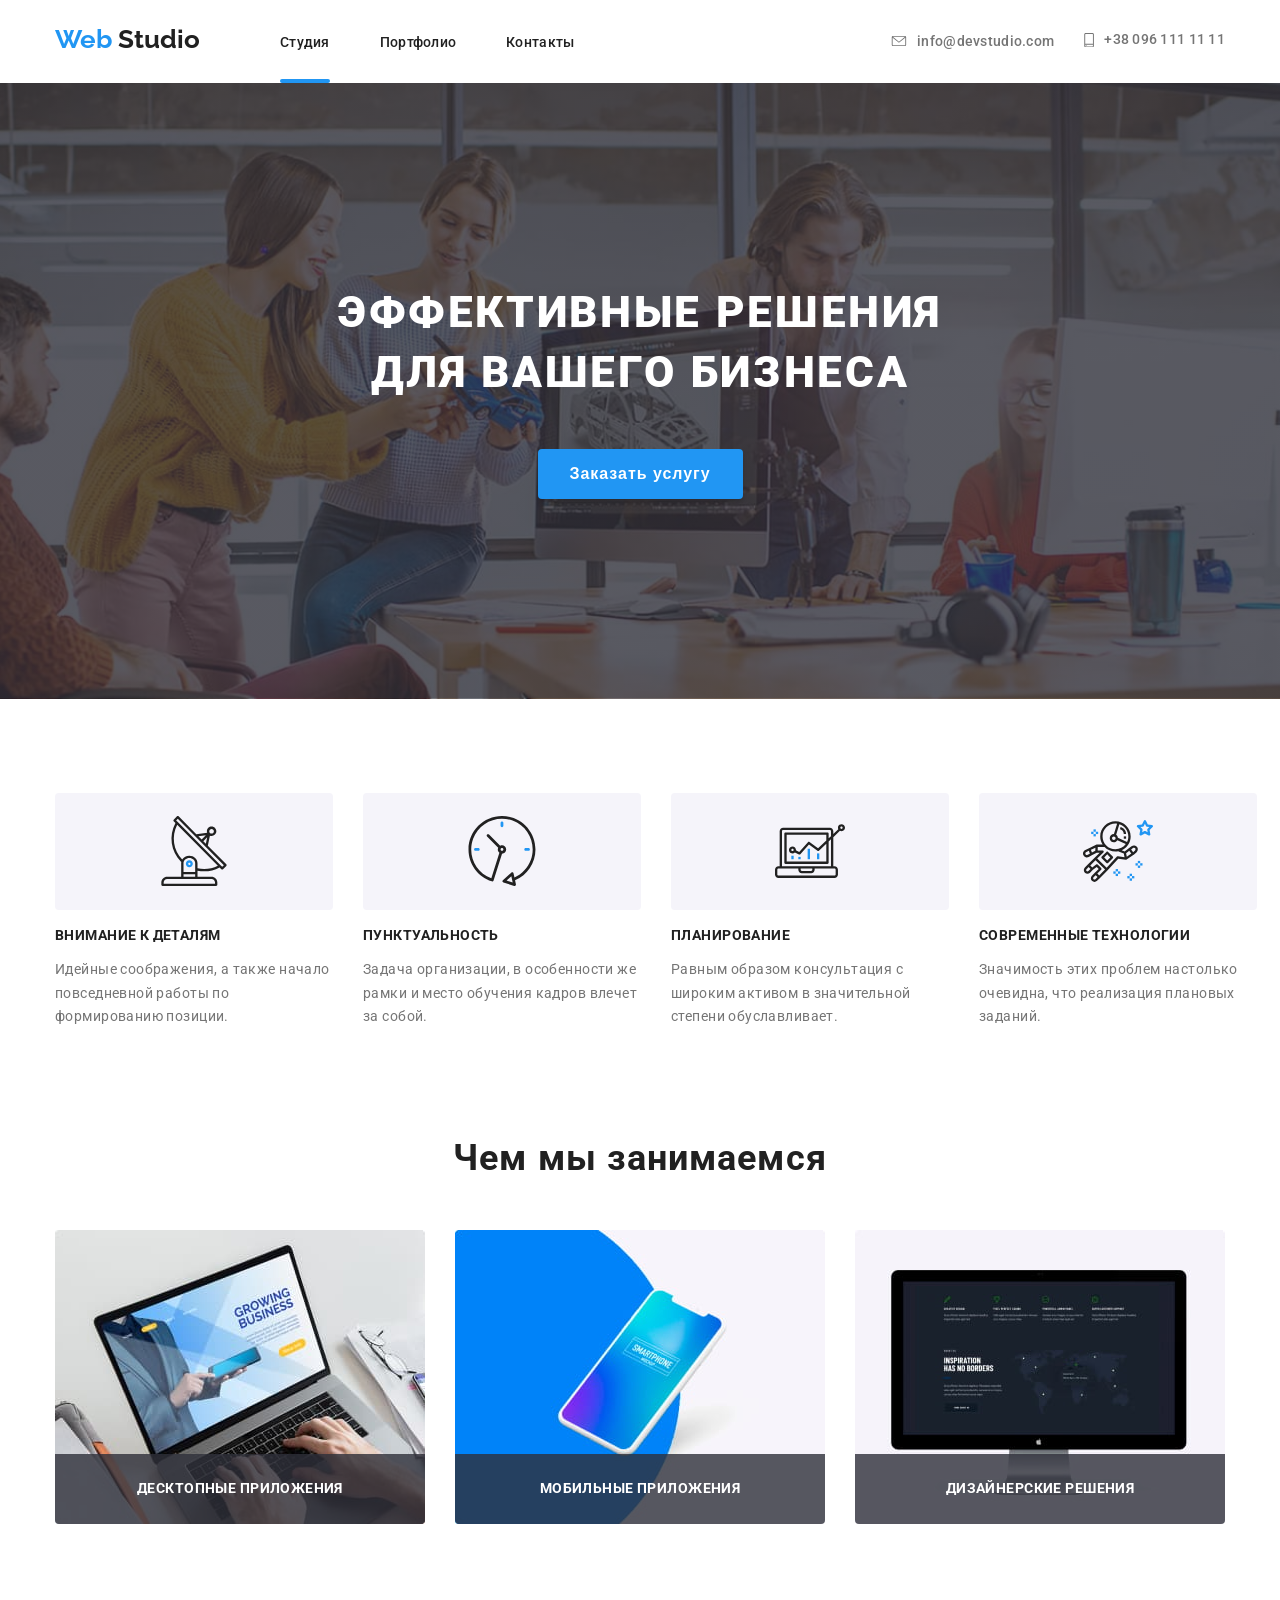
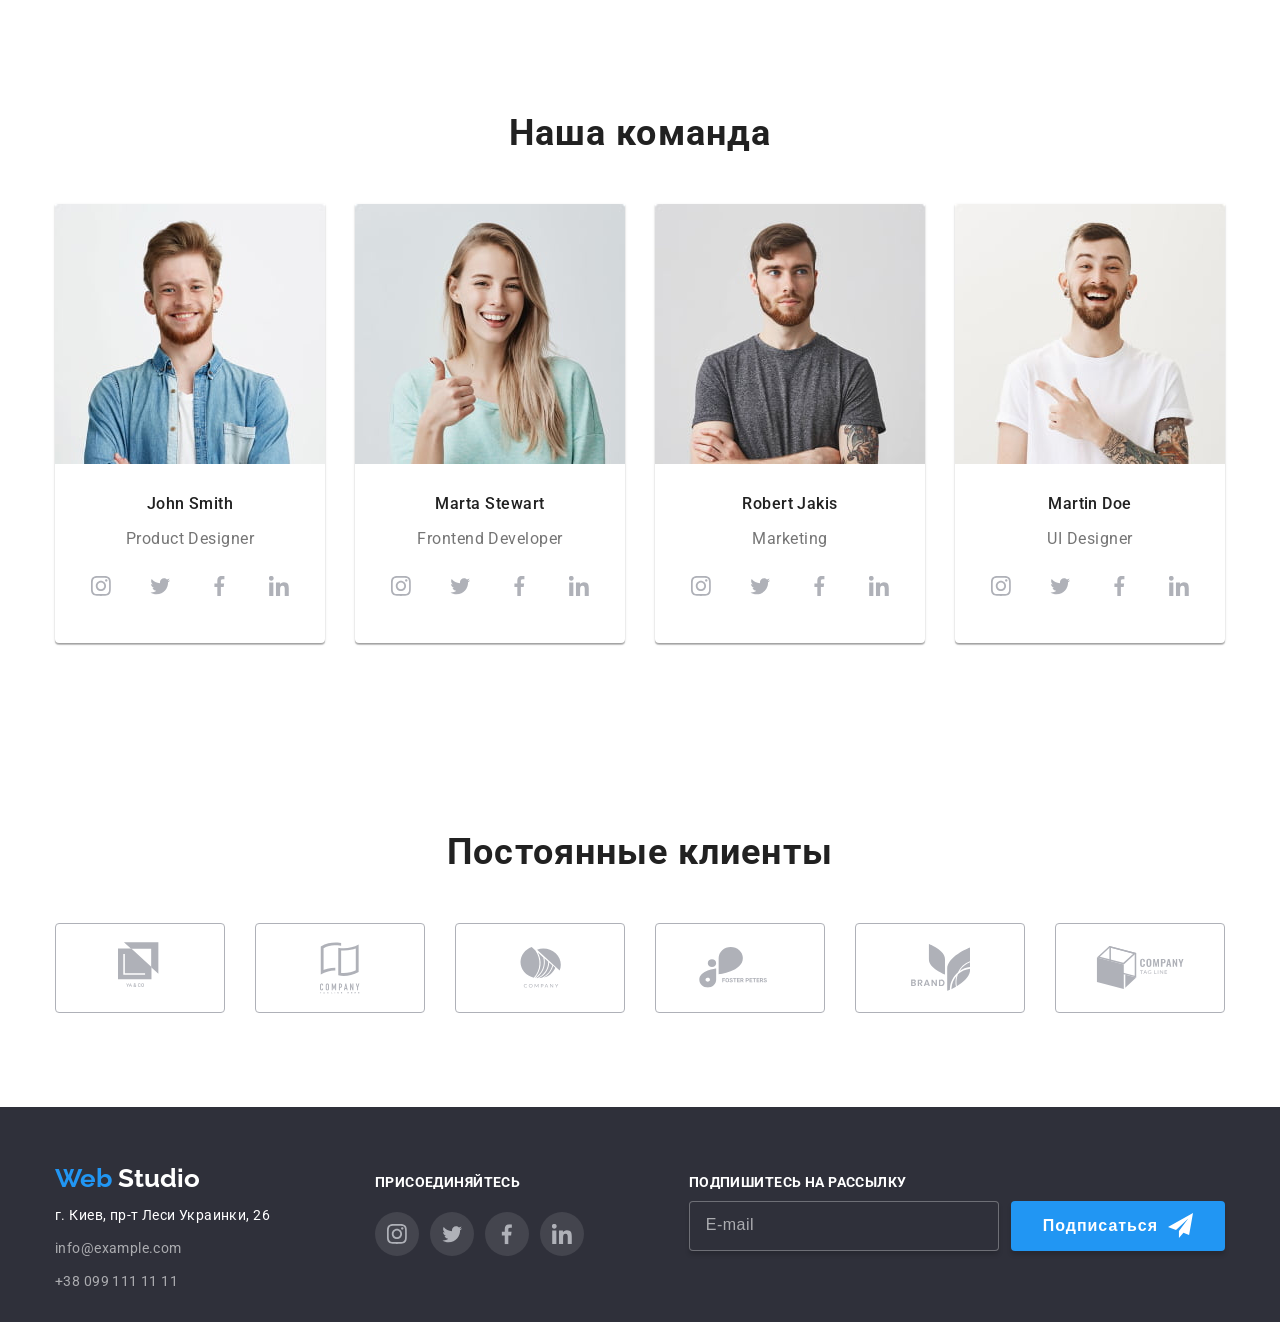
==== commit 112e1f8f: "Переверстывает в scss синтаксис, добавляет комментарии, добавляет стили модального окна. Подключает " ====
--- a/index.html
+++ b/index.html
@@ -585,7 +585,10 @@
             <svg class="checkbox-icon" width="15" height="15">
               <use href="./images-web-studio/sprite.svg#icon-chekbox"></use>
             </svg>
-            Согласен с рассылкой и принимаю  <a href=""> Условия договора</a></label>
+            <span>
+              Согласен с рассылкой и принимаю <a href="">Условия договора</a>
+            </span>
+          </label>
         </div>
     
         <button type="submit" class="form-button">Отправить</button>
--- a/css/main.min.css
+++ b/css/main.min.css
@@ -1,2 +1,2 @@
-.ut-list{display:-webkit-box;display:-ms-flexbox;display:flex;margin:0;padding:0;list-style:none}.ut-link{text-decoration:none}.container{margin-left:auto;margin-right:auto;width:1200px;padding-left:15px;padding-right:15px}.main-title{width:1200px;text-align:center;margin-top:0;margin-bottom:50px;margin-left:auto;margin-right:auto;color:#212121;font-weight:700;font-size:36px;line-height:1.17;letter-spacing:0.03em}.active-page::after{content:"";position:absolute;bottom:0;display:block;background-color:#2196f3;border-radius:2px;width:100%;height:4px}.header-underline{border-bottom:1px solid #ececec}.is-hidden{position:absolute;width:1px;height:1px;margin:-1px;border:0px;padding:0px;clip:rect(0 0 0 0);overflow:hidden}.link-accent:hover,.link-accent:focus{color:#2196f3}html{-webkit-box-sizing:border-box;box-sizing:border-box}*,*::before,*::after{-webkit-box-sizing:inherit;box-sizing:inherit}body{color:#212121;background-color:#fff;font-family:"Roboto", sans-serif;margin:0}img{display:block}.header{margin-left:auto;margin-right:auto}.header-container{display:-webkit-box;display:-ms-flexbox;display:flex;-webkit-box-align:center;-ms-flex-align:center;align-items:center;margin-left:auto;margin-right:auto;width:1200px;padding-right:15px;padding-left:15px}.header-underline{border-bottom:1px solid #ececec}.contact{margin-left:auto}.contact-link{-webkit-box-align:center;-ms-flex-align:center;align-items:center;display:-webkit-inline-box;display:-ms-inline-flexbox;display:inline-flex;color:#757575;font-weight:500;font-size:14px;line-height:1.14;letter-spacing:0.02em;text-decoration:none;-webkit-transition:color 250ms cubic-bezier(0.4, 0, 0.2, 1);transition:color 250ms cubic-bezier(0.4, 0, 0.2, 1)}.header .icon-smartphone,.icon-envelope{margin-right:10px;fill:currentColor}.contact>.item+.item{margin-left:30px}.nav{display:-webkit-box;display:-ms-flexbox;display:flex}.site-nav{margin-left:80px}.site-nav .item:not(:first-child){margin-left:50px}.site-nav>.item{position:relative;padding-top:32px;padding-bottom:32px}.nav-link{color:inherit;font-weight:500;font-size:14px;line-height:1.14;letter-spacing:0.02em;text-decoration:none;-webkit-transition:color 250ms cubic-bezier(0.4, 0, 0.2, 1);transition:color 250ms cubic-bezier(0.4, 0, 0.2, 1)}.logo{display:inline-block;padding-top:24px;padding-bottom:25px;text-decoration:none;font-family:"Raleway", sans-serif;font-weight:700;font-size:26px;line-height:1.19}.logo-blue{color:#2196f3}.logo-black{color:#212121}.hero-scn{margin-left:auto;margin-right:auto;padding-top:200px;padding-bottom:200px;max-width:1600px;background-image:-webkit-gradient(linear, left top, right top, from(rgba(47,48,58,0.8)), to(rgba(47,48,58,0.8))),url(../images-web-studio/hero-bgi.jpg);background-image:linear-gradient(to right, rgba(47,48,58,0.8), rgba(47,48,58,0.8)),url(../images-web-studio/hero-bgi.jpg);text-align:center;background-size:cover;background-position:center;background-repeat:no-repeat}.hero-title{width:646px;margin-top:0;margin-right:auto;margin-left:auto;margin-bottom:46px;color:#fff;font-weight:900;font-size:44px;line-height:1.36;letter-spacing:0.06em;text-transform:uppercase}.button{min-width:200px;height:50px;padding:10px 32px;border-radius:4px;color:#fff;background-color:#2196f3;-webkit-box-shadow:0px 4px 4px rgba(0,0,0,0.15);box-shadow:0px 4px 4px rgba(0,0,0,0.15);font-weight:700;font-size:16px;line-height:1.88;letter-spacing:0.06em;border-style:none;cursor:pointer}.advantages{margin-left:auto;margin-right:auto;padding-top:94px}.advant-items-title{font-weight:700;font-size:14px;line-height:1.14;letter-spacing:0.03em;text-transform:uppercase}.advantages-description{font-weight:400;font-size:14px;line-height:1.71;letter-spacing:0.03em}.advant-items>.item+.item{margin-left:30px}.advant-items>.item::before{content:"";display:-webkit-inline-box;display:-ms-inline-flexbox;display:inline-flex;border-radius:4px;width:278px;height:117px;background-position:center;background-repeat:no-repeat;background-color:#f5f4fa}.advant-items>.item:nth-child(1)::before{content:"";background-image:url(../images-web-studio/icons/antenna.svg)}.advant-items>.item:nth-child(2)::before{content:"";background-image:url(../images-web-studio/icons/clock.svg)}.advant-items>.item:nth-child(3)::before{content:"";background-image:url(../images-web-studio/icons/diagram.svg)}.advant-items>.item:nth-child(4)::before{content:"";background-image:url(../images-web-studio/icons/astronaut.svg)}.occupations{margin-left:auto;margin-right:auto;padding-top:94px;padding-bottom:94px}.occupations-list .item{position:relative}.occupations-items-caption{position:absolute;bottom:0;width:370px;height:70px;display:-webkit-box;display:-ms-flexbox;display:flex;-webkit-box-align:center;-ms-flex-align:center;align-items:center;-webkit-box-pack:center;-ms-flex-pack:center;justify-content:center;margin:0;border-bottom-left-radius:4px;border-bottom-right-radius:4px;color:#fff;background-color:rgba(47,48,58,0.8);font-weight:700;font-size:14px;line-height:1.17;letter-spacing:0.03em;text-transform:uppercase}.occupations-list>.item+.item{margin-left:30px}.our-team-saction{margin-right:auto;margin-left:auto;padding-top:94px;padding-bottom:94px}.card-title{margin-top:30px;margin-bottom:10px;color:#212121;font-weight:500;font-size:16px;line-height:1.19;letter-spacing:0.03em}.position{margin-bottom:16px;font-weight:400;font-size:16px;line-height:1.19;letter-spacing:0.03em}.team-cards-item{width:270px;border-bottom-left-radius:4px;border-bottom-right-radius:4px;text-align:center;background-color:#fff;-webkit-box-shadow:0px 2px 1px rgba(0,0,0,0.2),0px 1px 1px rgba(0,0,0,0.14),0px 1px 3px rgba(0,0,0,0.12);box-shadow:0px 2px 1px rgba(0,0,0,0.2),0px 1px 1px rgba(0,0,0,0.14),0px 1px 3px rgba(0,0,0,0.12)}.team-cards-item+.team-cards-item{margin-left:30px}.social-networks{padding:0 24px 35px;-webkit-box-pack:justify;-ms-flex-pack:justify;justify-content:space-between}.social-networks .icon{display:block;width:44px;height:44px}.social-networks svg{border-radius:25px;fill:#afb1b8;-webkit-transition:fill 250ms cubic-bezier(0.4, 0, 0.2, 1),background-color 250ms cubic-bezier(0.4, 0, 0.2, 1);transition:fill 250ms cubic-bezier(0.4, 0, 0.2, 1),background-color 250ms cubic-bezier(0.4, 0, 0.2, 1)}.social-networks svg:hover,svg:focus{fill:#fff;background-color:#2196f3}.clients{margin-right:auto;margin-left:auto;padding-top:94px;padding-bottom:94px}.client-item:not(:first-child){margin-left:30px}.client-item{width:170px;height:90px;fill:#afb1b8;border:1px solid #afb1b8;border-radius:4px;-webkit-transition:fill 250ms cubic-bezier(0.4, 0, 0.2, 1),border-color 250ms cubic-bezier(0.4, 0, 0.2, 1);transition:fill 250ms cubic-bezier(0.4, 0, 0.2, 1),border-color 250ms cubic-bezier(0.4, 0, 0.2, 1)}.client-link{display:-webkit-box;display:-ms-flexbox;display:flex;-webkit-box-align:center;-ms-flex-align:center;align-items:center;-webkit-box-pack:center;-ms-flex-pack:center;justify-content:center;width:100%;height:100%;fill:inherit}.client-item:hover,.client-item:focus{fill:#2196f3;border:1px solid #2196f3}.footer{margin-left:auto;margin-right:auto;padding-top:56px;background-color:#2f303a}.footer-container{display:-webkit-box;display:-ms-flexbox;display:flex;-webkit-box-pack:justify;-ms-flex-pack:justify;justify-content:space-between;width:1200px;margin-left:auto;margin-right:auto;-webkit-box-align:baseline;-ms-flex-align:baseline;align-items:baseline;padding-bottom:28px;padding-left:15px;padding-right:15px}.footer .logo{margin-bottom:10px;padding:0}.logo-white{color:#fff}.footer-contacts{margin:0;font-style:normal}.footer-address,.footer-mail,.footer-number{display:block;font-weight:400;font-size:14px;line-height:1.71;letter-spacing:0.03em}.footer-address{margin-top:0;margin-bottom:9px;color:#fff}.footer-mail{margin-top:0;margin-bottom:9px;color:rgba(255,255,255,0.6)}.footer-number{margin-top:0;margin-bottom:0;color:rgba(255,255,255,0.6)}.footer-call{display:inline-block;margin-bottom:21px;color:#fff;font-weight:bold;font-size:14px;line-height:1.14;letter-spacing:0.03em;text-transform:uppercase}.social-networks li:not(:first-child){margin-left:11px}.footer-icon{display:block;width:44px;height:44px;border-radius:100%;fill:#fff;background-color:rgba(255,255,255,0.1)}.footer .social-networks{padding:0}.mailling-cntr{margin-left:102px}.mailling-label{font-weight:700;font-size:14px;line-height:1.14;letter-spacing:0.03em;text-transform:uppercase;color:#ffffff}.mailling-form-wrap{display:-webkit-box;display:-ms-flexbox;display:flex;-webkit-box-align:center;-ms-flex-align:center;align-items:center;margin-top:10px}.mailling-form{display:inline-block;min-width:310px;height:50px;padding:15px 16px;border:1px solid rgba(255,255,255,0.3);-webkit-box-shadow:0px 4px 4px rgba(0,0,0,0.15);box-shadow:0px 4px 4px rgba(0,0,0,0.15);border-radius:4px;color:#fff;background-color:#2f303a;outline:none}.mailling-form::-webkit-input-placeholder{font-size:16px;line-height:1.25;letter-spacing:0.03em;color:rgba(255,255,255,0.6)}.mailling-form:-ms-input-placeholder{font-size:16px;line-height:1.25;letter-spacing:0.03em;color:rgba(255,255,255,0.6)}.mailling-form::-ms-input-placeholder{font-size:16px;line-height:1.25;letter-spacing:0.03em;color:rgba(255,255,255,0.6)}.mailling-form::placeholder{font-size:16px;line-height:1.25;letter-spacing:0.03em;color:rgba(255,255,255,0.6)}.mailling-button{display:-webkit-box;display:-ms-flexbox;display:flex;-webkit-box-align:center;-ms-flex-align:center;align-items:center;margin-left:12px}.icon-send{margin-left:10px;fill:#fff}
+.ut-list{display:-webkit-box;display:-ms-flexbox;display:flex;margin:0;padding:0;list-style:none}.ut-link{text-decoration:none}.container{margin-left:auto;margin-right:auto;width:1200px;padding-left:15px;padding-right:15px}.main-title{width:1200px;text-align:center;margin-top:0;margin-bottom:50px;margin-left:auto;margin-right:auto;color:#212121;font-weight:700;font-size:36px;line-height:1.17;letter-spacing:0.03em}.active-page::after{content:"";position:absolute;bottom:0;display:block;background-color:#2196f3;border-radius:2px;width:100%;height:4px}.header-underline{border-bottom:1px solid #ececec}.is-hidden{position:absolute;width:1px;height:1px;margin:-1px;border:0px;padding:0px;clip:rect(0 0 0 0);overflow:hidden}.link-accent:hover,.link-accent:focus{color:#2196f3}html{-webkit-box-sizing:border-box;box-sizing:border-box}*,*::before,*::after{-webkit-box-sizing:inherit;box-sizing:inherit}body{color:#212121;background-color:#fff;font-family:"Roboto", sans-serif;margin:0}img{display:block}.header{margin-left:auto;margin-right:auto}.header-container{display:-webkit-box;display:-ms-flexbox;display:flex;-webkit-box-align:center;-ms-flex-align:center;align-items:center;margin-left:auto;margin-right:auto;width:1200px;padding-right:15px;padding-left:15px}.header-underline{border-bottom:1px solid #ececec}.contact{margin-left:auto}.contact>.item+.item{margin-left:30px}.contact-link{-webkit-box-align:center;-ms-flex-align:center;align-items:center;display:-webkit-inline-box;display:-ms-inline-flexbox;display:inline-flex;color:#757575;font-weight:500;font-size:14px;line-height:1.14;letter-spacing:0.02em;text-decoration:none;-webkit-transition:color 250ms cubic-bezier(0.4, 0, 0.2, 1);transition:color 250ms cubic-bezier(0.4, 0, 0.2, 1)}.header .icon-smartphone,.header .icon-envelope{margin-right:10px;fill:currentColor}.nav{display:-webkit-box;display:-ms-flexbox;display:flex}.site-nav{margin-left:80px}.site-nav .item:not(:first-child){margin-left:50px}.site-nav>.item{position:relative;padding-top:32px;padding-bottom:32px}.nav-link{color:inherit;font-weight:500;font-size:14px;line-height:1.14;letter-spacing:0.02em;text-decoration:none;-webkit-transition:color 250ms cubic-bezier(0.4, 0, 0.2, 1);transition:color 250ms cubic-bezier(0.4, 0, 0.2, 1)}.logo{display:inline-block;padding-top:24px;padding-bottom:25px;text-decoration:none;font-family:"Raleway", sans-serif;font-weight:700;font-size:26px;line-height:1.19}.logo-blue{color:#2196f3}.logo-black{color:#212121}.hero-scn{margin-left:auto;margin-right:auto;padding-top:200px;padding-bottom:200px;max-width:1600px;background-image:-webkit-gradient(linear, left top, right top, from(rgba(47,48,58,0.8)), to(rgba(47,48,58,0.8))),url(../images-web-studio/hero-bgi.jpg);background-image:linear-gradient(to right, rgba(47,48,58,0.8), rgba(47,48,58,0.8)),url(../images-web-studio/hero-bgi.jpg);text-align:center;background-size:cover;background-position:center;background-repeat:no-repeat}.hero-title{width:646px;margin-top:0;margin-right:auto;margin-left:auto;margin-bottom:46px;color:#fff;font-weight:900;font-size:44px;line-height:1.36;letter-spacing:0.06em;text-transform:uppercase}.button{min-width:200px;height:50px;padding:10px 32px;border-radius:4px;color:#fff;background-color:#2196f3;-webkit-box-shadow:0px 4px 4px rgba(0,0,0,0.15);box-shadow:0px 4px 4px rgba(0,0,0,0.15);font-weight:700;font-size:16px;line-height:1.88;letter-spacing:0.06em;border-style:none;cursor:pointer}.advantages{margin-left:auto;margin-right:auto;padding-top:94px}.advant-items-title{font-weight:700;font-size:14px;line-height:1.14;letter-spacing:0.03em;text-transform:uppercase}.advantages-description{font-weight:400;font-size:14px;line-height:1.71;letter-spacing:0.03em;color:#757575}.advant-items>.item+.item{margin-left:30px}.advant-items>.item::before{content:"";display:-webkit-inline-box;display:-ms-inline-flexbox;display:inline-flex;border-radius:4px;width:278px;height:117px;background-position:center;background-repeat:no-repeat;background-color:#f5f4fa}.advant-items>.item:nth-child(1)::before{content:"";background-image:url(../images-web-studio/icons/antenna.svg)}.advant-items>.item:nth-child(2)::before{content:"";background-image:url(../images-web-studio/icons/clock.svg)}.advant-items>.item:nth-child(3)::before{content:"";background-image:url(../images-web-studio/icons/diagram.svg)}.advant-items>.item:nth-child(4)::before{content:"";background-image:url(../images-web-studio/icons/astronaut.svg)}.occupations{margin-left:auto;margin-right:auto;padding-top:94px;padding-bottom:94px}.occupations-list .item{position:relative}.occupations-items-caption{position:absolute;bottom:0;width:370px;height:70px;display:-webkit-box;display:-ms-flexbox;display:flex;-webkit-box-align:center;-ms-flex-align:center;align-items:center;-webkit-box-pack:center;-ms-flex-pack:center;justify-content:center;margin:0;border-bottom-left-radius:4px;border-bottom-right-radius:4px;color:#fff;background-color:rgba(47,48,58,0.8);font-weight:700;font-size:14px;line-height:1.17;letter-spacing:0.03em;text-transform:uppercase}.occupations-list>.item+.item{margin-left:30px}.our-team-saction{margin-right:auto;margin-left:auto;padding-top:94px;padding-bottom:94px}.card-title{margin-top:30px;margin-bottom:10px;font-weight:500;font-size:16px;line-height:1.19;letter-spacing:0.03em;color:#212121}.position{margin-bottom:16px;font-weight:400;font-size:16px;line-height:1.19;letter-spacing:0.03em;color:#757575}.team-cards-item{width:270px;border-bottom-left-radius:4px;border-bottom-right-radius:4px;text-align:center;background-color:#fff;-webkit-box-shadow:0px 2px 1px rgba(0,0,0,0.2),0px 1px 1px rgba(0,0,0,0.14),0px 1px 3px rgba(0,0,0,0.12);box-shadow:0px 2px 1px rgba(0,0,0,0.2),0px 1px 1px rgba(0,0,0,0.14),0px 1px 3px rgba(0,0,0,0.12)}.team-cards-item+.team-cards-item{margin-left:30px}.social-networks{padding:0 24px 35px;-webkit-box-pack:justify;-ms-flex-pack:justify;justify-content:space-between}.social-networks .icon{display:block;width:44px;height:44px}.social-networks svg{border-radius:25px;fill:#afb1b8;-webkit-transition:fill 250ms cubic-bezier(0.4, 0, 0.2, 1),background-color 250ms cubic-bezier(0.4, 0, 0.2, 1);transition:fill 250ms cubic-bezier(0.4, 0, 0.2, 1),background-color 250ms cubic-bezier(0.4, 0, 0.2, 1)}.social-networks svg:hover,.social-networks svg:focus{fill:#fff;background-color:#2196f3}.clients{margin-right:auto;margin-left:auto;padding-top:94px;padding-bottom:94px}.client-item{width:170px;height:90px;fill:#afb1b8;border:1px solid #afb1b8;border-radius:4px;-webkit-transition:fill 250ms cubic-bezier(0.4, 0, 0.2, 1),border-color 250ms cubic-bezier(0.4, 0, 0.2, 1);transition:fill 250ms cubic-bezier(0.4, 0, 0.2, 1),border-color 250ms cubic-bezier(0.4, 0, 0.2, 1)}.client-item:not(:first-child){margin-left:30px}.client-item:hover,.client-item:focus{fill:#2196f3;border:1px solid #2196f3}.client-link{display:-webkit-box;display:-ms-flexbox;display:flex;-webkit-box-align:center;-ms-flex-align:center;align-items:center;-webkit-box-pack:center;-ms-flex-pack:center;justify-content:center;width:100%;height:100%;fill:inherit}.footer{margin-left:auto;margin-right:auto;padding-top:56px;background-color:#2f303a}.footer-container{display:-webkit-box;display:-ms-flexbox;display:flex;-webkit-box-pack:justify;-ms-flex-pack:justify;justify-content:space-between;width:1200px;margin-left:auto;margin-right:auto;-webkit-box-align:baseline;-ms-flex-align:baseline;align-items:baseline;padding-bottom:28px;padding-left:15px;padding-right:15px}.footer .logo{margin-bottom:10px;padding:0}.logo-white{color:#fff}.footer-contacts{margin:0;font-style:normal}.footer-address,.footer-mail,.footer-number{display:block;margin-top:0;font-weight:400;font-size:14px;line-height:1.71;letter-spacing:0.03em}.footer-address{margin-bottom:9px;color:#fff}.footer-mail{margin-bottom:9px;color:rgba(255,255,255,0.6)}.footer-number{margin-bottom:0;color:rgba(255,255,255,0.6)}.footer-call{display:inline-block;margin-bottom:21px;color:#fff;font-weight:bold;font-size:14px;line-height:1.14;letter-spacing:0.03em;text-transform:uppercase}.social-networks li:not(:first-child){margin-left:11px}.footer-icon{display:block;width:44px;height:44px;border-radius:100%;fill:#fff;background-color:rgba(255,255,255,0.1)}.footer .social-networks{padding:0}.mailling-cntr{margin-left:102px}.mailling-label{font-weight:700;font-size:14px;line-height:1.14;letter-spacing:0.03em;text-transform:uppercase;color:#ffffff}.mailling-form-wrap{display:-webkit-box;display:-ms-flexbox;display:flex;-webkit-box-align:center;-ms-flex-align:center;align-items:center;margin-top:10px}.mailling-form{display:inline-block;min-width:310px;height:50px;padding:15px 16px;border:1px solid rgba(255,255,255,0.3);-webkit-box-shadow:0px 4px 4px rgba(0,0,0,0.15);box-shadow:0px 4px 4px rgba(0,0,0,0.15);border-radius:4px;color:#fff;background-color:#2f303a;outline:none}.mailling-form::-webkit-input-placeholder{font-size:16px;line-height:1.25;letter-spacing:0.03em;color:rgba(255,255,255,0.6)}.mailling-form:-ms-input-placeholder{font-size:16px;line-height:1.25;letter-spacing:0.03em;color:rgba(255,255,255,0.6)}.mailling-form::-ms-input-placeholder{font-size:16px;line-height:1.25;letter-spacing:0.03em;color:rgba(255,255,255,0.6)}.mailling-form::placeholder{font-size:16px;line-height:1.25;letter-spacing:0.03em;color:rgba(255,255,255,0.6)}.mailling-button{display:-webkit-box;display:-ms-flexbox;display:flex;-webkit-box-align:center;-ms-flex-align:center;align-items:center;margin-left:12px}.icon-send{margin-left:10px;fill:#fff}.backdrop{position:fixed;top:0;left:0;width:100%;height:100%;background-color:rgba(0,0,0,0.2);z-index:100;opacity:1;-webkit-transition:opacity 250ms cubic-bezier(0.4, 0, 0.2, 1),-webkit-transform 250ms cubic-bezier(0.4, 0, 0.2, 1);transition:opacity 250ms cubic-bezier(0.4, 0, 0.2, 1),-webkit-transform 250ms cubic-bezier(0.4, 0, 0.2, 1);transition:opacity 250ms cubic-bezier(0.4, 0, 0.2, 1),transform 250ms cubic-bezier(0.4, 0, 0.2, 1);transition:opacity 250ms cubic-bezier(0.4, 0, 0.2, 1),transform 250ms cubic-bezier(0.4, 0, 0.2, 1),-webkit-transform 250ms cubic-bezier(0.4, 0, 0.2, 1)}.backdrop.is-hidden{opacity:0;pointer-events:none;-webkit-transform:scale(1.2);transform:scale(1.2)}.backdrop.is-hidden .form{-webkit-transform:translate(-50%, -50%) scale(1.2);transform:translate(-50%, -50%) scale(1.2);opacity:0}.form{position:absolute;display:-webkit-inline-box;display:-ms-inline-flexbox;display:inline-flex;-webkit-box-orient:vertical;-webkit-box-direction:normal;-ms-flex-direction:column;flex-direction:column;width:528px;padding:40px;top:50%;left:50%;-webkit-transform:translate(-50%, -50%) scale(1);transform:translate(-50%, -50%) scale(1);opacity:1;font-weight:400;font-size:14px;line-height:1.14;letter-spacing:0.01em;color:#757575;background-color:#fff;-webkit-box-shadow:0px 2px 1px rgba(0,0,0,0.2),0px 1px 1px rgba(0,0,0,0.14),0px 1px 3px rgba(0,0,0,0.12);box-shadow:0px 2px 1px rgba(0,0,0,0.2),0px 1px 1px rgba(0,0,0,0.14),0px 1px 3px rgba(0,0,0,0.12);border-radius:4px;-webkit-transition:opacity 250ms cubic-bezier(0.4, 0, 0.2, 1),-webkit-transform 250ms cubic-bezier(0.4, 0, 0.2, 1);transition:opacity 250ms cubic-bezier(0.4, 0, 0.2, 1),-webkit-transform 250ms cubic-bezier(0.4, 0, 0.2, 1);transition:opacity 250ms cubic-bezier(0.4, 0, 0.2, 1),transform 250ms cubic-bezier(0.4, 0, 0.2, 1);transition:opacity 250ms cubic-bezier(0.4, 0, 0.2, 1),transform 250ms cubic-bezier(0.4, 0, 0.2, 1),-webkit-transform 250ms cubic-bezier(0.4, 0, 0.2, 1)}.form-header{margin-bottom:30px;font-weight:700;font-size:20px;line-height:1.15;letter-spacing:0.03em;color:#212121}.input-wrap{position:relative;margin-bottom:28px}.form-input{width:100%;margin:0;padding:12px 42px;border:1px solid rgba(33,33,33,0.2);border-radius:4px;-webkit-appearance:none}.form-input:focus,.feedback:focus{border:1px solid #2196f3;outline:none}.icon-input{position:absolute;top:50%;left:14px;-webkit-transform:translateY(-50%);transform:translateY(-50%);fill:currentColor}.input-label{position:absolute;top:50%;left:42px;-webkit-transform:translateY(-50%);transform:translateY(-50%);-webkit-transition:-webkit-transform 250ms cubic-bezier(0.4, 0, 0.2, 1);transition:-webkit-transform 250ms cubic-bezier(0.4, 0, 0.2, 1);transition:transform 250ms cubic-bezier(0.4, 0, 0.2, 1);transition:transform 250ms cubic-bezier(0.4, 0, 0.2, 1), -webkit-transform 250ms cubic-bezier(0.4, 0, 0.2, 1)}.form-input:focus+.input-label{-webkit-transform:translate(-42px, -38px);transform:translate(-42px, -38px);color:#2196f3}.form-input:focus ~ .icon-input{fill:#2196f3}.form-input:not(:placeholder-shown)+.input-label{-webkit-transform:translate(-42px, -38px);transform:translate(-42px, -38px)}.feedback{margin-bottom:30px;padding:12px;border:1px solid rgba(33,33,33,0.2);border-radius:4px;resize:none}.form-agreement{display:-webkit-box;display:-ms-flexbox;display:flex;-webkit-box-pack:center;-ms-flex-pack:center;justify-content:center;margin-bottom:30px;line-height:1.71;letter-spacing:0.03em}.form-agreement label{display:-webkit-box;display:-ms-flexbox;display:flex;-webkit-box-align:center;-ms-flex-align:center;align-items:center;cursor:pointer}.form-agreement a{color:#2196f3}.checkbox{position:absolute;width:1px;height:1px;margin:-1px;border:0px;padding:0px;clip:rect(0 0 0 0);overflow:hidden}.checkbox-icon{margin-right:8px;border:2px solid #212121;border-radius:2px;fill:transparent;cursor:pointer}.checkbox:checked+.checkbox-icon{background-origin:border-box;background-color:#2196f3;fill:#fff;border:none}.form-button{width:200px;height:50px;padding:10px 55px;margin-left:auto;margin-right:auto;color:#fff;background-color:#2196f3;-webkit-box-shadow:0px 4px 4px rgba(0,0,0,0.15);box-shadow:0px 4px 4px rgba(0,0,0,0.15);border-style:none;border-radius:4px;font-weight:bold;font-size:16px;line-height:1.88;letter-spacing:0.06em;cursor:pointer}.closing-button{position:absolute;top:0;right:0;-webkit-transform:translate(50%, -50%);transform:translate(50%, -50%);display:-webkit-box;display:-ms-flexbox;display:flex;-webkit-box-pack:center;-ms-flex-pack:center;justify-content:center;-webkit-box-align:center;-ms-flex-align:center;align-items:center;width:30px;height:30px;border-radius:25px;border-style:none;background-color:#fff;-webkit-box-shadow:0px 2px 1px rgba(0,0,0,0.2),0px 1px 1px rgba(0,0,0,0.14),0px 1px 3px rgba(0,0,0,0.12);box-shadow:0px 2px 1px rgba(0,0,0,0.2),0px 1px 1px rgba(0,0,0,0.14),0px 1px 3px rgba(0,0,0,0.12);cursor:pointer;outline:none}.closing-button:active{border:1px solid #2196f3;border-radius:50%}.closing-button:hover svg{fill:#2196f3}
 /*# sourceMappingURL=main.min.css.map */
